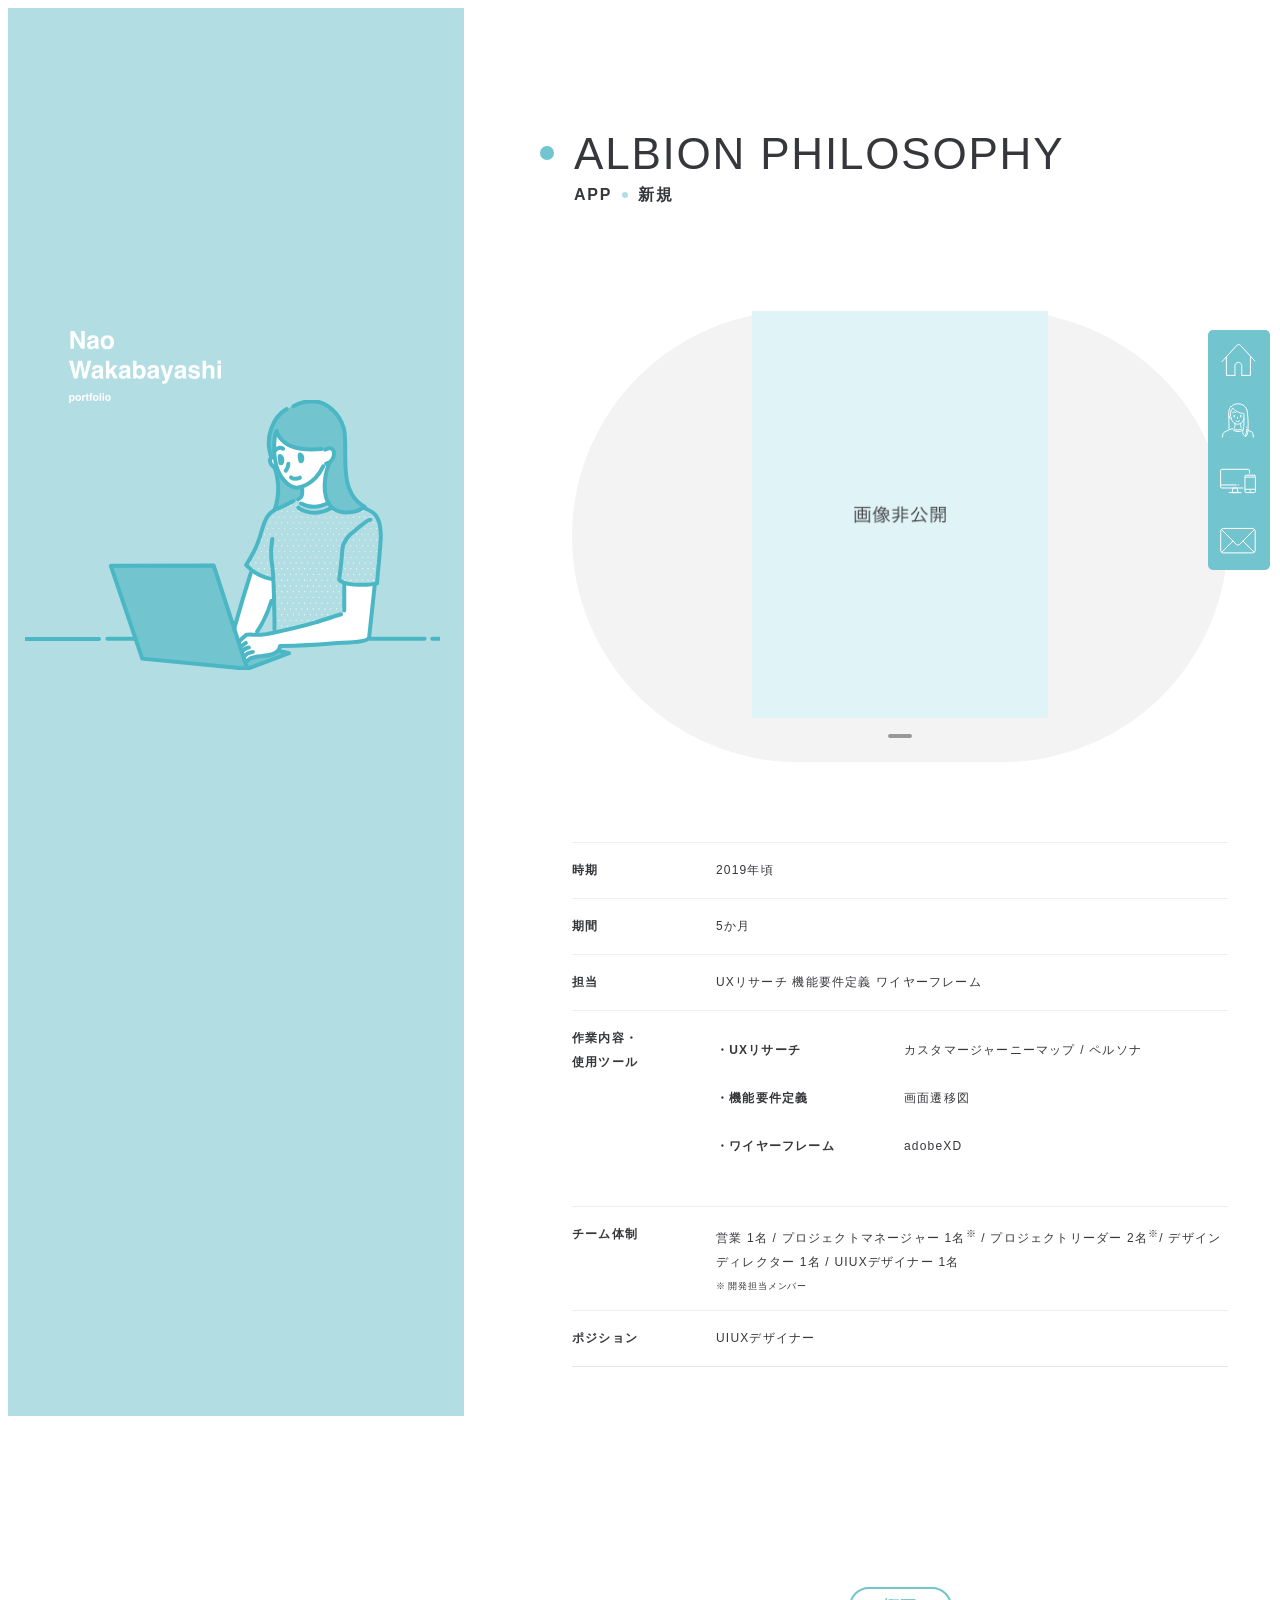
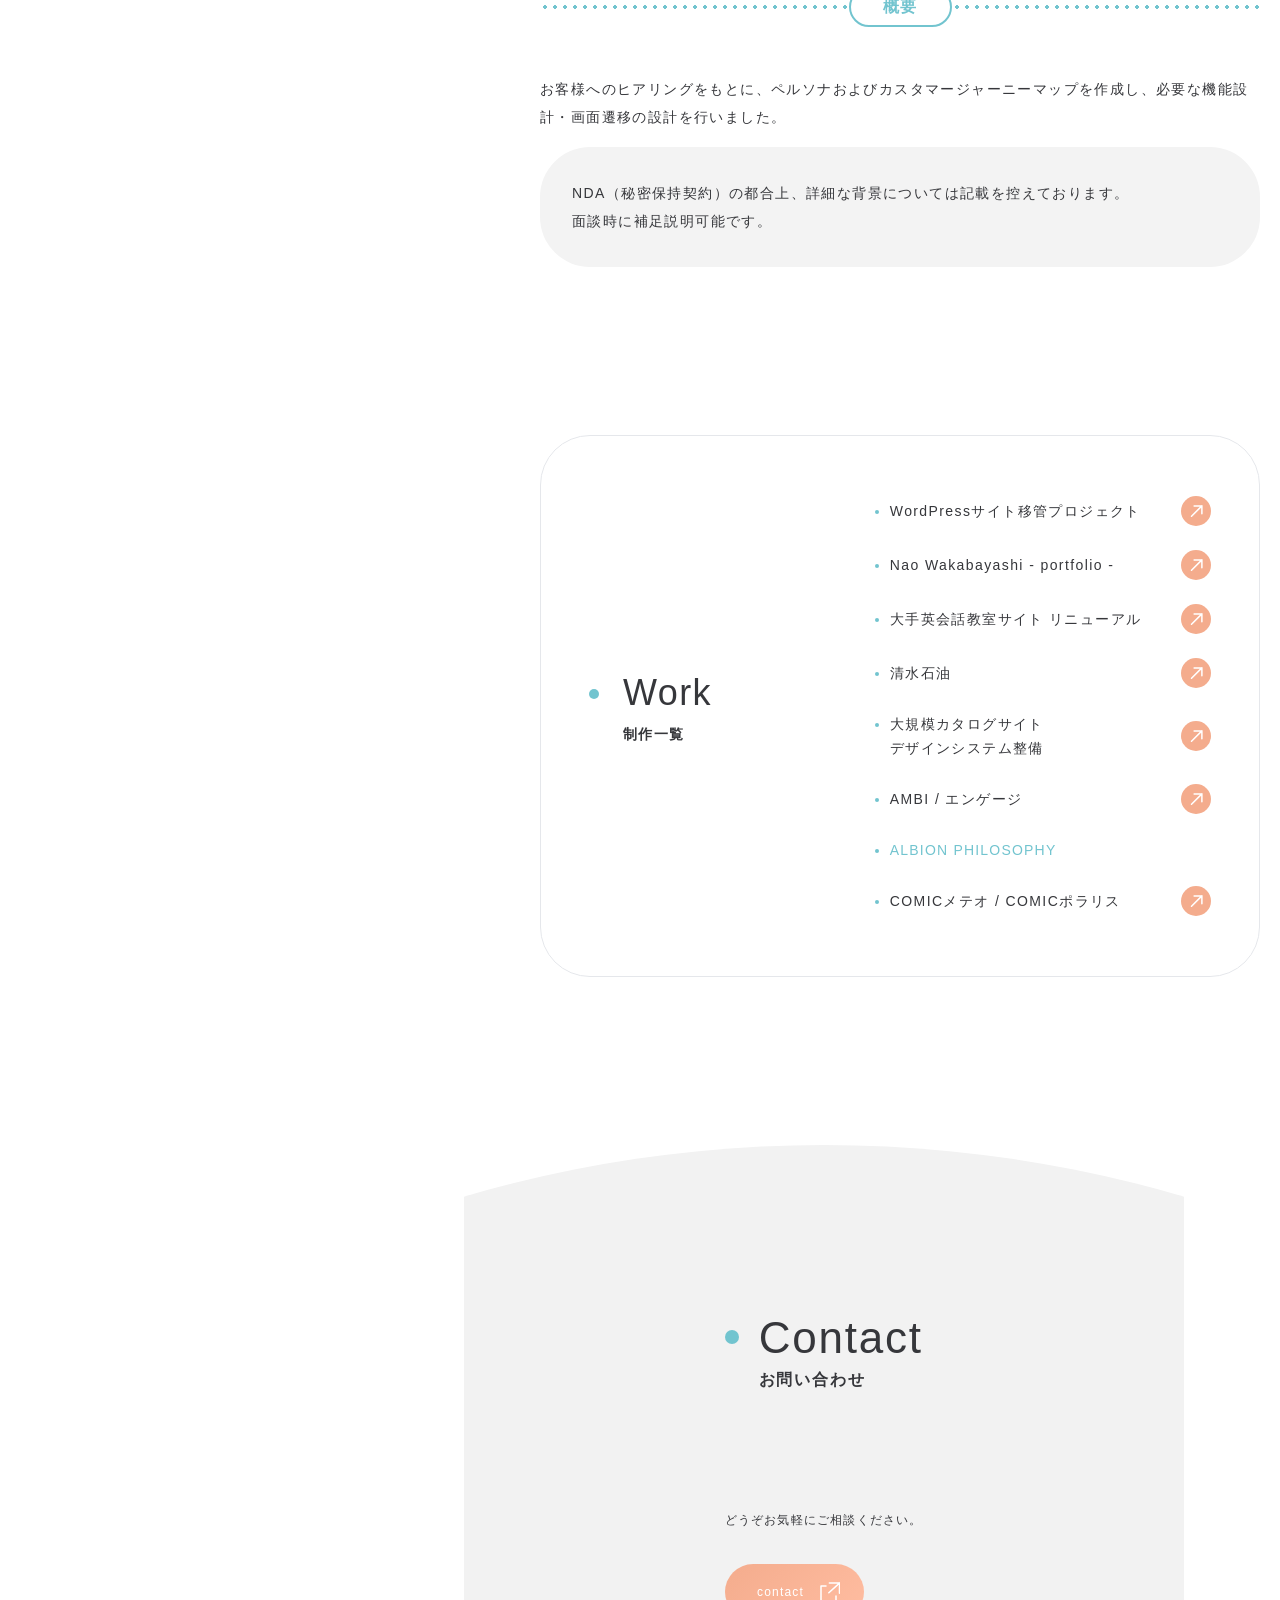
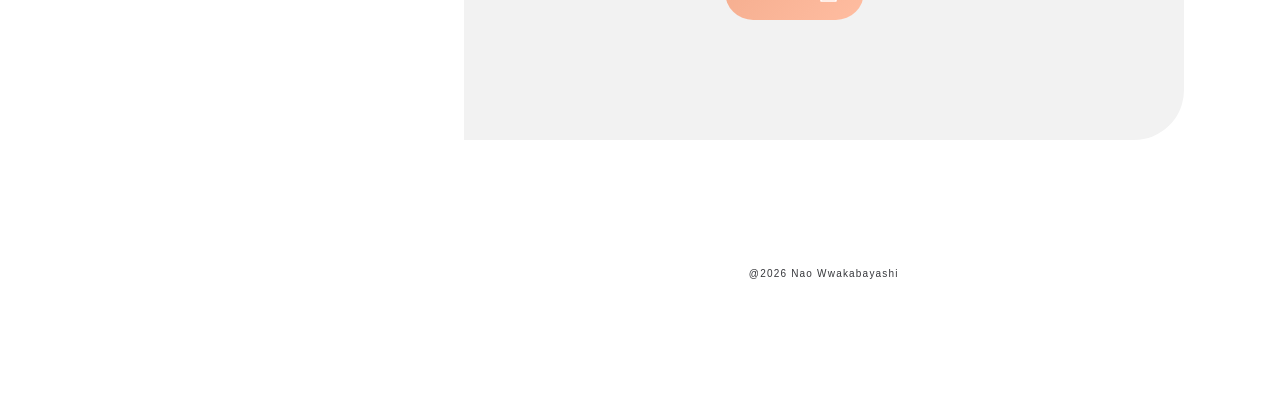
==== work/albion.html @ 70b55ae6 "2page add" ====
<!DOCTYPE html>
<html lang="ja">
  <head>
    <meta charset="UTF-8" />
    <meta name="viewport" content="width=device-width, initial-scale=1.0" />
    <meta name="robots" content="noindex, nofollow">
    <title>ALBION PHILOSOPHY | Nao Wakabayashi - portfolio -</title>
    <script src="https://cdn.tailwindcss.com"></script>
    <link rel="stylesheet" href="../css/style_sub.css">
  </head>
  <body>
    <div class="scroll-setting" id="home">
      <header>
        <h1><img src="../img/logo.svg" alt="Nao Wakabayashiのロゴ"></h1>

        <!-- SP専用メニュー -->

        <button class="menu-trigger menu-mobile" type="button">Menu</button>
        <div class="menu menu-mobile">
          <div class="menu__bg"></div>
          <nav class="menu__container">
            <div class="menu__container__inner">
              <h1><img src="../img/logo.svg" alt="Nao Wakabayashiのロゴ"></h1>
              <ul>
                <li class="content-title"><a href="../index.html#home">
                  <div>Home<br><small>ホーム</small></div>
                  <div class="circle-arrow"><img src="../img/menu_circle-arrow.svg" alt="↗"></div>
                </a></li>
                <li class="content-title"><a href="../index.html#about-me">
                  <div>About me<br><small>わたしについて</small></div>
                  <div class="circle-arrow"><img src="../img/menu_circle-arrow.svg" alt="↗"></div>
                </a></li>
                <li class="content-title"><a href="../index.html#work">
                  <div>Work<br><small>制作一覧</small></div>
                  <div class="circle-arrow"><img src="../img/menu_circle-arrow.svg" alt="↗"></div></a>
                  <ol>
                    <li class="project-name"><a href="og.html">
                      <div class="text">WordPressサイト移管プロジェクト</div>
                      <div class="circle-arrow"><img src="../img/menu_circle-arrow.svg" alt="↗"></div>
                    </a></li>
                    <li class="project-name"><a href="portfolio.html">
                      <div class="text">Nao Wakabayashi - portfolio -</div>
                      <div class="circle-arrow"><img src="../img/menu_circle-arrow.svg" alt="↗"></div>
                    </a></li>
                    <li class="project-name"><a href="pck.html">
                      <div class="text">大手英会話教室サイト リニューアル</div>
                      <div class="circle-arrow"><img src="../img/menu_circle-arrow.svg" alt="↗"></div>
                    </a></li>
                    <li class="project-name"><a href="shimizusekiyu.html">
                      <div class="text">清水石油</div>
                      <div class="circle-arrow"><img src="../img/menu_circle-arrow.svg" alt="↗"></div>
                    </a></li>
                    <li class="project-name"><a href="kokuyo.html">
                      <div class="text">大規模カタログサイト<br>デザインシステム整備</div>
                      <div class="circle-arrow"><img src="../img/menu_circle-arrow.svg" alt="↗"></div>
                    </a></li>
                    <li class="project-name"><a href="engage_ambi.html">
                      <div class="text">AMBI / エンゲージ</div>
                      <div class="circle-arrow"><img src="../img/menu_circle-arrow.svg" alt="↗"></div>
                    </a></li>
                    <li class="project-name">ALBION PHILOSOPHY</li>
                    <li class="project-name"><a href="meteor_polaris.html">
                      <div class="text">COMICメテオ / COMICポラリス</div>
                      <div class="circle-arrow"><img src="../img/menu_circle-arrow.svg" alt="↗"></div>
                    </a></li>
                  </ol>
                </li>
                <li class="content-title"><a href="mailto:web.work.wakabayashi@gmail.com?subject=お問い合せ">
                  <div>Contact<br><small>お問い合わせ</small></div>
                  <div class="circle-arrow"><img src="../img/menu_circle-arrow.svg" alt="↗"></div>
                </a></li>
              </ul>
            </div>
            <footer>
              <p><small>@2025 Nao Wwakabayashi</small></p>
            </footer>
          </nav>
          
          <button class="menu__close menu-mobile" type="button">Close</button>
        </div>


        <!-- PC専用メニュー -->
        <div class="side-menu menu-pc">
          <nav class="side-menu">
            <ul>
              <li>
                <a href="../index.html">
                  <img src="../img/menu-icon-home.svg" alt="Home">
                  <span class="menu-label">Home</span>
                </a>
              </li>
              <li>
                <a href="../index.html#about-me">
                  <img src="../img/menu-icon-aboutme.svg" alt="About me">
                  <span class="menu-label">About me</span>
                </a>
              </li>
              <li>
                <a href="../index.html#work">
                  <img src="../img/menu-icon-work.svg" alt="Work">
                  <span class="menu-label">Work</span>
                </a>
              </li>
              <li>
                <a href="../index.html#contact">
                  <img src="../img/menu-icon-contact.svg" alt="Contact">
                  <span class="menu-label">Contact</span>
                </a>
              </li>
            </ul>
          </nav>

        </div>
      </header>

      <!-- KV -->
      <div class="left-fixed">
        <div class="KV">
          <div class="KV-img-short"><img src="../img/KV.svg" alt="KV" class="hero-img"></div>
          <div class="KV-img-long"><img src="../img/KV_768.png" alt="KV" class="hero-img"></div>
        </div>
      </div>
      <div class="right-scroll">
      <!-- KV END -->

      <!-- Work -->
      <section id="work" class="work-section">
        <h2 class="section-title sr">
          <span class="main">ALBION PHILOSOPHY</span><br>
          <div class="category"><span>APP</span><span>新規</span></div>
        </h2>
        <div class="summary_area">
          <div class="slider_area sr">
            <div class="slider">
              <div class="arrow-btn left"><img src="img/left_arrow.svg" alt=""></div>
              <div class="slider-window">
                <div class="slides">
                  <div class="slide"><img src="img/private.png" alt="" class="open_modal"></div>
                </div>
              </div>
              <div class="arrow-btn right"><img src="img/right_arrow.svg" alt=""></div>
            </div>
            <div class="pagination"></div>
          </div>

          <dl class="sr">
            <dt>時期</dt>
            <dd>2019年頃</dd>
            <dt>期間</dt>
            <dd>5か月</dd>
            <dt>担当</dt>
            <dd>UXリサーチ 機能要件定義 ワイヤーフレーム</dd>
            <dt>作業内容・<br class="no-pc">使用ツール</dt>
            <dd>
              <dl class="dl_sbu">
                <dt>・UXリサーチ</dt>
                <dd>カスタマージャーニーマップ / ペルソナ</dd>
                <dt>・機能要件定義</dt>
                <dd>画面遷移図</dd>
                <dt>・ワイヤーフレーム</dt>
                <dd>adobeXD</dd>
              </dl>
            </dd>
            <dt>チーム体制</dt>
            <dd>
              営業 1名 / プロジェクトマネージャー 1名<sup>※</sup> / プロジェクトリーダー 2名<sup>※</sup>/ デザインディレクター 1名 / UIUXデザイナー 1名
              <p class="note">開発担当メンバー</p>
            </dd>
            <dt>ポジション</dt>
            <dd>UIUXデザイナー</dd>
          </dl>
        </div>

        <div class="brief_overview_area sr">
          <h3 class="process-title"><span>概要</span></h3>
            <div class="p-group">
              <p>お客様へのヒアリングをもとに、ペルソナおよびカスタマージャーニーマップを作成し、必要な機能設計・画面遷移の設計を行いました。</p>
              <p class="NDA_text">NDA（秘密保持契約）の都合上、詳細な背景については記載を控えております。<br>面談時に補足説明可能です。</p>
          </div>      
        </div>

        
        
      <!-- Work END -->
      
        <div class="transition-system sr">
          <aside class="local_nav sr">
            <h3 class="section-title"><span class="main">Work</span><br><span class="sbu">制作一覧</span></h3>
            <ul>
              <li>
                <a href="og.html" class="left circle-link">
                  <span>WordPressサイト移管プロジェクト</span>
                  <div class="circle-arrow"><img src="../img/circle-arrow.svg" alt="↗"></div>
                </a>
              </li>
              <li>
                <a href="portfolio.html" class="left circle-link">
                  <span>Nao Wakabayashi - portfolio -</span>
                  <div class="circle-arrow"><img src="../img/circle-arrow.svg" alt="↗"></div>
                </a>
              </li>
              <li>
                <a href="pkc.html" class="left circle-link">
                  <span>大手英会話教室サイト リニューアル</span>
                  <div class="circle-arrow"><img src="../img/circle-arrow.svg" alt="↗"></div>
                </a>
              </li>
              <li>
                <a href="shimizusekiyu.html" class="left circle-link">
                  <span>清水石油</span>
                  <div class="circle-arrow"><img src="../img/circle-arrow.svg" alt="↗"></div>
                </a>
              </li>
              <li>
                <a href="kokuyo.html" class="left circle-link">
                  <span>大規模カタログサイト<br>デザインシステム整備</span>
                  <div class="circle-arrow"><img src="../img/circle-arrow.svg" alt="↗"></div>
                </a>
              </li>
              <li>
                <a href="engage_ambi.html" class="left circle-link">
                  <span>AMBI / エンゲージ</span>
                  <div class="circle-arrow"><img src="../img/circle-arrow.svg" alt="↗"></div>
                </a>
              </li>
              <li>ALBION PHILOSOPHY</li>
              <li>
                <a href="meteor_polaris.html" class="left circle-link">
                  <span>COMICメテオ / COMICポラリス</span>
                  <div class="circle-arrow"><img src="../img/circle-arrow.svg" alt="↗"></div>
                </a>
              </li>
            </ul>
          </aside>
        </div>
      </section>

      <!-- Contact -->
      <section id="contact" class="contact section">
        <div class="circle-bg"></div>
        <div class="container">
          <h2 class="section-title"><span class="main">Contact</span><br><span class="sbu">お問い合わせ</span></h2>
          <div class="text-container">
            <p>どうぞお気軽にご相談ください。</p>
          </div>
          <div class="btn-container">
            <a href="mailto:web.work.wakabayashi@gmail.com?subject=お問い合せ" class="contact-btn">
              <span class="contact-text">contact</span><img src="../img/external.svg" alt="↗">
            </a>
          </div>
        </div>
      </section>
      <!-- Contact END -->
      
      <!-- footer -->
      <footer>
        <p><small>@2026 Nao Wwakabayashi</small></p>
      </footer>
      <!-- footer END -->
    </div>
  <!--/div-->

    <div id="img-modal" class="img-modal">
      <div class="img-modal-bg"></div>
      <button class="img-close">×</button>
      <div class="img-wrap">
        <img id="img-modal-img" src="">
      </div>
    </div>
    <script src="../script.js"></script>
  </body>
</html>
---- css/style_sub.css ----
@charset "UTF-8";
/* =====================================================
  初期設定
--------------------------------------------------*/
body {
  color: #36373B;
  font-family: "Hiragino Kaku Gothic Pro", "ヒラギノ角ゴ Pro W3", "Hiragino Sans", Meiryo, sans-serif;
  font-size: 12px;
}

html {
  scroll-behavior: smooth;
}

body.fixed {
  position: fixed;
  width: 100%;
  overflow: hidden;
  top: 0;
  left: 0;
  right: 0;
}

body.no-scroll {
  overflow: hidden; /* ← これだけでガタつかない */
}

h2, h3, h4, div, ul, ol, a, p, figcaption {
  line-height: 24px;
  letter-spacing: 0.1em;
}

a {
  color: #ACACAC;
}

a:hover {
  color: #36373B;
}

.mw40 {
  max-width: 40%;
  margin: 0 auto;
}

.mw50 {
  max-width: 50%;
  margin: 0 auto;
}

.mw60 {
  max-width: 60%;
  margin: 0 auto;
}

.mw70 {
  max-width: 70%;
  margin: 0 auto;
}

.mw80 {
  max-width: 80%;
  margin: 0 auto;
}

.mw90 {
  max-width: 90%;
  margin: 0 auto;
}

/* --------------------------------------------------
  初期設定  END
=====================================================*/
/* =====================================================
  きりかえ
--------------------------------------------------*/
.menu-pc {
  display: none;
}

.br-sp {
  display: block;
}

.no-pc {
  display: none;
}

/* ▼ 764px以上だったら */
@media (min-width: 764px) {
  .menu-mobile {
    display: none;
  }
  .menu-pc {
    display: block;
  }
  .scroll-setting {
    --menu-gap: clamp(64px, 88px, 96px);
    display: grid;
    grid-template-columns: minmax(0, 1fr) 57% var(--menu-gap); /* 左 / 右 / スペーサー */
    column-gap: 0;
    align-items: start;
  }
  .scroll-setting .left-fixed {
    grid-column: 1;
    position: sticky;
    top: 0;
    height: 100svh;
    min-width: 0;
  }
  .scroll-setting .right-scroll {
    grid-column: 2;
    min-width: 0;
  }
  .br-sp {
    display: none !important;
  }
  .no-pc {
    display: block !important;
  }
}
/* --------------------------------------------------
  きりかえ  END
=====================================================*/
/* =====================================================
   共通 
--------------------------------------------------*/
.section-title {
  margin: 0 0 64px 0;
  padding: 0 0 0 24px;
  display: inline-block;
  position: relative;
}
.section-title:before {
  content: "";
  display: block;
  position: absolute;
  left: 0;
  top: 10px;
  width: 10px;
  height: 10px;
  background: #72C4CF;
  border-radius: 100%;
}
.section-title .main {
  font-size: 26px;
  line-height: 30px;
  font-family: "Helvetica Neue", Helvetica, Arial, sans-serif;
  font-weight: 400;
}
.section-title .sbu {
  font-size: 12px;
  line-height: 18px;
}

.section {
  display: flex;
  justify-content: center;
  padding: clamp(16px, 6vw, 48px);
}
.section .container {
  max-width: 72%;
}

/* ▼ 764px以上だったら */
@media (min-width: 764px) {
  #contact.section .container {
    padding: 0 clamp(16px, 6vw, 48px);
  }
}
.about-me {
  margin: 0 0 84px;
}

.work {
  margin: 0 0 168px;
}

.about-me .profile {
  padding: 100px 0;
}

header,
.KV .KV-img,
.KV .KV-img-short,
.KV .KV-img-long {
  background: #B2DEE3;
}

.badge {
  position: absolute;
  top: -20px;
  right: 0px;
  width: 46px;
  height: 46px;
  border: 2px solid #F4AC8D;
  border-radius: 50%;
  color: #F4AC8D;
  font-size: clamp(10px, 1.4vw, 14px);
  display: flex;
  align-items: center;
  justify-content: center;
  z-index: 2;
}

/* ▼ 764px以上だったら */
@media (min-width: 764px) {
  .about-me,
  .work {
    margin: 0 0 256px;
  }
  .section-title {
    padding: 0 0 0 34px;
    margin: 0 0 104px 0;
  }
  .section-title:before {
    width: 14px;
    height: 14px;
    top: 18px;
  }
  .section-title .main {
    font-size: 44px;
    line-height: 51px;
    font-weight: 200;
    padding: 0 0 4px;
    display: inline-block;
  }
  .section-title .sbu {
    font-size: 16px;
    line-height: 24px;
  }
}
/* ▼ 1200px以上だったら */
.circle-link {
  position: relative;
  display: inline-flex;
  align-items: center;
  gap: 16px;
  text-decoration: none;
  color: #36373B;
  z-index: 1;
  transition: color 0.15s ease;
}
.circle-link:hover {
  color: #F4AC8D;
}
.circle-link:hover .circle-arrow, .circle-link:focus-visible .circle-arrow, .circle-link:active .circle-arrow {
  transform: scale(1.3);
}

/* --------------------------------------------------
   共通 END
=====================================================*/
/* =====================================================
  header
--------------------------------------------------*/
header {
  display: grid;
}
header h1 {
  position: absolute;
  top: 133px;
  left: 45px;
  z-index: 1;
}

/* ▼ 764px以上だったら */
@media (min-width: 764px) {
  header {
    position: fixed;
    top: 0;
    left: 0;
    width: 100%;
    z-index: 1000; /* メニューより上に表示 */
  }
  header h1 {
    top: 315px;
    left: 69px;
  }
}
/* ▼ 1200px以上だったら */
/* --------------------------------------------------
  header END
=====================================================*/
/* =====================================================
  menu
--------------------------------------------------*/
.menu-trigger,
.menu__close {
  position: fixed;
  top: 40px;
  width: 104px;
  height: 33px;
  border-radius: 17px;
  font-weight: bold;
  text-align: left;
  font-family: "Hiragino Kaku Gothic Pro", "ヒラギノ角ゴ Pro W3", "Hiragino Sans", Meiryo, sans-serif;
  padding: 8px 16px;
  background: #FFF;
  line-height: 0;
  color: #B2DEE3;
  cursor: pointer;
}
.menu-trigger:before, .menu-trigger:after,
.menu__close:before,
.menu__close:after {
  content: "";
  width: 22px;
  height: 1px;
  background: #B2DEE3;
  position: absolute;
  right: 16px;
  display: block;
}

.menu-trigger {
  right: 21px;
}

.menu__close {
  right: 21px;
}

.menu-trigger {
  color: #B2DEE3;
  z-index: 2;
  transition: opacity 0.3s ease;
  opacity: 1;
}
.menu-trigger:before {
  top: 12px;
}
.menu-trigger:after {
  bottom: 12px;
}

.menu-trigger.hidden {
  opacity: 0;
}

.menu {
  position: absolute;
  top: 0;
  left: 0;
  width: 100vw;
  height: 100vh;
  display: none;
  z-index: 9999;
}
.menu__bg {
  position: absolute;
  left: 50%;
  top: 50%;
  transform: translate(-50%, -50%) scale(0);
  transform-origin: center center;
  width: 32px;
  height: 32px;
  border-radius: 50%;
  background: #B2DEE3;
  z-index: 20;
  opacity: 0;
  transition: opacity 0.2s ease;
}
.menu__bg--active {
  animation: menubg-scale 1.5s ease forwards;
}
.menu__container {
  position: absolute;
  top: 0;
  left: 0;
  width: 100vw;
  height: 100vh;
  overflow-y: auto;
  z-index: 30;
  background: transparent;
  opacity: 0;
  transition: opacity 0.3s ease;
}
.menu__container__inner {
  padding: 197px 48px 0;
}
.menu__container--active {
  animation-name: menufg;
  animation-duration: 2s;
  animation-iteration-count: 1;
  animation-fill-mode: forwards;
  opacity: 1;
}
.menu__container h1 {
  top: 28px;
}
.menu__container .content-title {
  line-height: 28px;
  font-size: 24px;
  font-family: "Helvetica Neue", Helvetica, Arial, sans-serif;
  font-weight: 300;
  margin: 0 0 56px 0;
}
.menu__container .content-title small {
  font-size: 11px;
  line-height: 17px;
  font-family: "Hiragino Kaku Gothic Pro", "ヒラギノ角ゴ Pro W3", "Hiragino Sans", Meiryo, sans-serif;
}
.menu__container .content-title ol {
  margin: 56px 0 0 28px;
}
.menu__container .content-title a {
  padding: 0 0 0 26px;
}
.menu__container .content-title a::before {
  content: "";
  position: absolute;
  top: 10px;
  left: 0;
  width: 10px;
  height: 10px;
  border-radius: 5px;
  background: #72C4CF;
}
.menu__container .project-name {
  font-size: 14px;
  line-height: 26px;
  margin: 0 0 32px 0;
}
.menu__container .project-name a {
  padding: 0 0 0 20px;
  display: flex;
  align-items: center;
}
.menu__container .project-name a::before {
  content: "";
  position: absolute;
  top: 8px;
  left: 0;
  width: 6px;
  height: 6px;
  border-radius: 5px;
  background: #D2ECF0;
}
.menu__container .project-name a .text {
  flex: 1;
}
.menu__container .project-name a .circle-arrow {
  width: 32px;
  height: 32px;
  flex-shrink: 0;
}
.menu__container .project-name a .circle-arrow img {
  width: 11.46px;
  height: auto;
}
.menu__container ul {
  margin: 0;
  padding: 0;
  list-style: none;
}
.menu__container a {
  transition: all 0.2s;
  color: #36373B;
  text-decoration: none;
  position: relative;
  display: flex;
  justify-content: space-between;
}
.menu__container a .circle-arrow {
  width: 40px;
  height: 40px;
  margin: 0 0 0 10px;
  background: #FFF;
  color: #72C4CF;
}
.menu__close {
  display: none;
  z-index: 40;
}
.menu__close:before {
  transform: translate(-50%, -50%) rotate(45deg);
}
.menu__close:after {
  transform: translate(-50%, -50%) rotate(-45deg);
}
.menu__close:before {
  top: 50%;
  right: 0;
  transform: translate(-50%, -50%) rotate(45deg);
}
.menu__close:after {
  top: 50%;
  right: 0;
  transform: translate(-50%, -50%) rotate(-45deg);
}

@keyframes menubg {
  0% {
    opacity: 0;
    width: 32px;
    height: 32px;
  }
  10% {
    opacity: 1;
    width: 32px;
    height: 32px;
  }
  100% {
    opacity: 1;
    width: 5000px;
    height: 5000px;
  }
}
@keyframes menufg {
  0% {
    opacity: 0;
  }
  40% {
    opacity: 1;
  }
  100% {
    opacity: 1;
  }
}
@keyframes menubg-scale {
  0% {
    opacity: 0;
    transform: translate(-50%, -50%) scale(0);
  }
  10% {
    opacity: 1;
    transform: translate(-50%, -50%) scale(0.05);
  }
  100% {
    opacity: 1;
    transform: translate(-50%, -50%) scale(150);
  }
}
/* ボタン部分のホバー拡大は維持 */
.circle-arrow {
  width: 30px;
  height: 30px;
  background: #F4AC8D;
  border-radius: 50%;
  font-size: 18px;
  display: flex;
  align-items: center;
  justify-content: center;
  transition: transform 0.3s cubic-bezier(0.3, 1.5, 0.5, 1.2);
  cursor: pointer;
  z-index: 10;
  position: relative;
}

/* ▼ 764px以上だったら */
@media (min-width: 764px) {
  .menu-mobile {
    display: none;
  }
  .side-menu {
    position: fixed;
    top: 50%;
    right: 5px;
    transform: translateY(-50%);
    z-index: 1000;
  }
  .side-menu ul {
    display: flex;
    flex-direction: column;
    margin: 0;
    padding: 0;
    list-style: none;
  }
  .side-menu li {
    width: 138px; /* 最大幅を固定 */
    overflow: hidden;
    position: relative;
  }
  .side-menu li:first-child {
    border-radius: 0 5px 0 0;
  }
  .side-menu li:last-child {
    border-radius: 0 0 5px 0;
  }
  /* aタグ本体：最初は右にずらす */
  .side-menu li a {
    display: flex;
    align-items: center;
    justify-content: flex-start;
    transform: translateX(76px);
    transition: transform 0.3s ease;
    width: 138px;
    background: #72C4CF;
    padding: 12px 12px;
    text-decoration: none;
    position: relative;
  }
  .side-menu li:first-child a {
    border-radius: 5px 5px 0 0;
  }
  .side-menu li:last-child a {
    border-radius: 0 0 5px 5px;
  }
  /* ホバー時にスライド */
  .side-menu li a:hover,
  .side-menu li a.current {
    transform: translateX(0);
    width: 158px;
    border-radius: 5px 5px 0 5px;
  }
  /* アイコン */
  .side-menu img {
    width: 36px;
    height: 36px;
    flex-shrink: 0;
  }
  /* ラベル */
  .menu-label {
    margin-left: 16px;
    font-size: 10px;
    color: #FFF;
    white-space: nowrap;
    opacity: 0;
    transform: translateX(10px);
    transition: opacity 0.3s ease, transform 0.3s ease;
    pointer-events: none;
  }
  .side-menu li a .menu-label {
    opacity: 0;
    transform: translateX(10px);
    transition: opacity 0.3s ease, transform 0.3s ease;
    pointer-events: none;
  }
  /* ホバー時だけラベル表示（スライド＋フェードイン） */
  .side-menu li a:hover .menu-label,
  .side-menu li a.current .menu-label {
    opacity: 1;
    transform: translateX(0);
  }
  .side-menu li a.current {
    background: #FFF !important; /* 好きな背景色に変更 */
  }
  .side-menu li a.current .menu-label {
    color: #36373B;
  }
}
/* --------------------------------------------------
  menu  END
=====================================================*/
/* =====================================================
   KV 
--------------------------------------------------*/
/*.fade-in {
  opacity: 0;
  transition: opacity 1s ease;
}

.fade-in.visible {
  opacity: 1;
}*/
/* 初期状態：JS が動くまでは普通に表示 */
.fade-in {
  opacity: 1;
}

/* JS が初期化完了してからフェード制御をオン */
body.js-inited .fade-in {
  opacity: 0;
  transition: opacity 1s ease;
}

body.js-inited .fade-in.visible {
  opacity: 1;
}

.KV .KV-img-short {
  width: 100%;
  padding: 128px 0 0 0;
  position: relative;
}
.KV .KV-img-short img {
  position: absolute;
  bottom: -1.9rem;
  right: 0;
  object-fit: contain;
  vertical-align: bottom;
  display: none;
}
.KV .KV-img-long {
  display: none;
}

.KV .KV-img-short,
.KV .KV-768-long,
.KV-text {
  z-index: 0;
}

.KV-text {
  padding: 72px 0 0 0;
  max-width: 72%;
  margin: 0 auto;
}
.KV-text h2 {
  font-family: "Helvetica Neue", Helvetica, Arial, sans-serif;
  color: #FFF;
  font-size: 20px;
}
.KV-text h2 .KV-label {
  display: inline-block;
  padding: 20px 16px 10px;
  border-radius: 8px;
  background-size: cover;
  background-repeat: no-repeat;
  background-position: center;
  position: relative;
}
.KV-text h2 .KV-label.short {
  background-image: url("../img/KV_bg_short.svg");
  margin: 0 0 16px 0;
}
.KV-text h2 .KV-label.short::before {
  position: absolute;
  content: "";
  top: -10px;
  left: 16px;
  width: 26px;
  height: 23px;
  background-image: url("../img/quotient.svg");
}
.KV-text h2 .KV-label.long {
  background-image: url("../img/KV_bg_long.svg");
}
.KV-text h2 .KV-label.long::after {
  position: absolute;
  content: "";
  top: -10px;
  right: 16px;
  width: 26px;
  height: 23px;
  background-image: url("../img/quotient.svg");
}
.KV-text .p-group {
  background: #FFF;
  padding: 24px 0 0 0;
}

.KV h2 {
  font-size: 20px;
}

/* ▼ 415px以上だったら */
@media (min-width: 415px) {
  .KV .KV-img-short {
    display: none;
    min-height: 397px;
  }
  .KV .KV-img-long {
    display: block;
    width: 100%;
    padding: 128px 0 0 0;
    min-height: 397px;
    position: relative;
  }
  .KV .KV-img-long img {
    position: absolute;
    bottom: -2.1rem;
    right: 0;
    object-fit: contain;
    vertical-align: bottom;
    max-width: 200%;
    display: block;
  }
  .KV-text p {
    font-size: 13px;
  }
}
/* ▼ 400px以上だったら */
@media (min-width: 400px) {
  .KV .KV-img-long img {
    bottom: -1.6rem;
  }
}
/* ▼ 560px以上だったら */
@media (min-width: 560px) {
  .KV .KV-img-long img {
    bottom: -2.1rem;
  }
}
/* ▼ 600px以上だったら */
@media (min-width: 600px) {
  .KV .KV-img-short img {
    display: block;
  }
  .KV .KV-img-long img {
    max-width: 160%;
    bottom: -1.8rem;
  }
}
/* ▼ 700px以上だったら */
@media (min-width: 700px) {
  .KV .KV-img-short img {
    display: block;
  }
  .KV .KV-img-long img {
    bottom: -2rem;
  }
}
/* ▼ 764px以上だったら */
@media (min-width: 764px) {
  .KV .KV-img-short {
    max-width: 100%;
    height: 100vw;
    display: block;
  }
  .KV .KV-img-short img {
    top: 392px !important;
  }
  .KV .KV-img-long {
    display: none;
  }
  .KV .KV-img-long img {
    bottom: -2.2rem;
  }
  .KV .KV-text {
    width: 100%;
    text-align: left;
    display: flex;
    padding: 72px 48px 0 64px;
    height: auto;
    flex-direction: column;
    justify-content: center;
  }
  .KV .KV-text h2 {
    font-size: 32px;
    font-weight: 200;
    line-height: 46px;
  }
  .KV .KV-text .p-group {
    padding: 48px 0 0 16px;
  }
  .KV .KV-text .p-group p {
    font-size: 14px;
    line-height: 30px !important;
  }
  .KV-text {
    padding: 72px 48px 0 48px;
    max-width: none;
  }
  .KV-text h2 {
    font-size: 30px;
    line-height: 46px;
  }
  .KV-text p {
    line-height: 28px;
  }
  .KV-text .p-group {
    padding: 24px 0 0 16px;
  }
}
/* ▼ 1000px以上だったら */
@media (min-width: 1000px) {
  .KV .KV-img-short img {
    right: 24px;
  }
}
/* ▼ 1200px以上だったら */
@media (min-width: 1200px) {
  .KV-text h2 {
    font-size: 40px;
    line-height: 56px;
  }
}
/*.ani-home-mv {
  opacity: 0;
  transition: opacity .6s ease;
  transition-delay: var(--ani-delay, 0ms);
}*/
.ani-home-mv {
  opacity: 1;
}

body.js-inited .ani-home-mv {
  opacity: 0;
  transition: opacity 0.6s ease;
}

body.js-inited .ani-home-mv.isView {
  opacity: 1 !important;
}

.ani-home-mv.isView {
  opacity: 1;
}

/* reduce motion 配慮 */
@media (prefers-reduced-motion: reduce) {
  .ani-home-mv,
  .ani-home-mv.isView {
    transition: none !important;
    opacity: 1 !important;
  }
}
/* 764px〜1000pxの間だけレイアウトを可変化して崩れ防止 */
@media (min-width: 764px) and (max-width: 1000px) {
  .KV-img-short {
    width: 40%;
  }
  .KV-img-short img {
    width: 90%;
    left: 16px;
    margin: 0;
  }
}
/* --------------------------------------------------
   KV END
=====================================================*/
/* =====================================================
   Contact
--------------------------------------------------*/
.contact {
  position: relative;
  overflow: hidden; /* ← 下にグレーが出ない */
  border-radius: 0 0 50px 0; /* ← 左下直角・右下角丸 */
  padding: 167px 0 104px 0;
}

/*.circle-bg {
  position: absolute;
  bottom: 0; 
  left: 50%;
  width: 220vw;
  height: 277vw;
  background-color: #f2f2f2;
  border-radius: 50%;
  transform: translate(-50%, 100%) scale(0.8);
  transition: transform .7s ease-out;
  z-index: -1;
}

.circle-bg.is-visible {
  transform: translate(-50%, 50%) scale(1);
}


@media (min-width: 415px){
  .circle-bg {
    height: 189vw;
  }
}


@media (min-width: 530px){
  .circle-bg {
    height: 181vw;
  }
}

@media (min-width: 600px){
  .circle-bg {
    height: 175vw;
  }
}

@media (min-width: 615px){
  .circle-bg {
    height: 170vw;
  }
}

@media (min-width: 630px){
  .circle-bg {
    height: 165vw;
  }
}

@media (min-width: 660px){
  .circle-bg {
    height: 159vw;
  }
}

@media (min-width: 700px){
  .circle-bg {
    height: 149vw;
  }
}

@media (min-width: 720px){
  .circle-bg {
    height: 140vw;
  }
}

@media (min-width: 763px){
  .circle-bg {
    height: 140vw;
  }
}

@media (min-width: 764px){
  .circle-bg {
    height: 154vw;
    width: 140vw;
  }
}

@media (min-width: 820px){
  .circle-bg {
    height: 140vw;
  }
}


@media (min-width: 860px){
  .circle-bg {
    height: 130vw;
  }
}


@media (min-width: 920px){
  .circle-bg {
    height: 120vw;
  }
}

@media (min-width: 1000px){
  .circle-bg {
    height: 110vw;
  }
}


@media (min-width: 1100px){
  .circle-bg {
    height: 100vw;

  }
}


@media (min-width: 1200px){
  .circle-bg {
    height: 90vw;
  }
}

@media (min-width: 1300px){
  .circle-bg {
    height: 80vw;
  }
}

@media (min-width: 1500px){
  .circle-bg {
    height: 70vw;
  }
}*/
.circle-bg {
  position: absolute;
  left: 50%;
  top: -60vw;
  width: 200vw;
  aspect-ratio: 1/1;
  background-color: #f2f2f2;
  border-radius: 50%;
  transform: translate(-50%, 70%) scale(0.8);
  transition: transform 0.7s ease-out;
  z-index: -1;
}

.circle-bg.is-visible {
  transform: translate(-50%, 30%) scale(1);
}

.text-container {
  margin: 0 0 16px;
}

.btn-container {
  padding: 16px 0;
}

.contact-btn {
  display: inline-flex;
  align-items: center;
  gap: 16px;
  padding: 16px 24px 16px 32px;
  background: linear-gradient(135deg, #F4AC8D 0%, #FFBDA1 100%);
  border-radius: 9999px;
  text-decoration: none;
  color: #fff;
  font-size: 12px;
  transition: background 0.3s ease, transform 0.3s cubic-bezier(0.3, 1.5, 0.5, 1.2);
  cursor: pointer;
  will-change: transform;
}

.contact-btn:hover {
  background: linear-gradient(135deg, #fca67e 0%, #fbb294 100%);
  transform: scale(1.2);
  color: #fff;
}

/* ▼ 1200px以上だったら */
/* --------------------------------------------------
   Contact END
=====================================================*/
/* =====================================================
   footer
--------------------------------------------------*/
footer {
  padding: 64px 0;
  text-align: center;
  background: #FFF;
}

/* ▼ 764px以上だったら */
@media (min-width: 764px) {
  footer {
    padding: 109px 0;
  }
}
/* ▼ 1200px以上だったら */
/* --------------------------------------------------
   footer END
=====================================================*/
/* =====================================================
  下層設定
--------------------------------------------------*/
/* ▼ 764px以下だったら */
@media screen and (max-width: 764px) {
  header h1 {
    top: 28px;
  }
  .KV .KV-img {
    min-height: 112px !important;
  }
  .KV .KV-img img {
    display: none;
  }
  .KV-text {
    display: none;
  }
  /*.work .section-title{
    margin: 104px 48px;

  }*/
}
/* ▼ 764px以上だったら */
@media (min-width: 764px) {
  .section .container {
    max-width: 528px;
  }
}
/* ===== Scroll Reveal (non-conflicting) ===== */
:root {
  --sr-distance: 16px;
  --sr-duration: 700ms;
  --sr-ease: cubic-bezier(.2,.7,.2,1);
}

.sr, [data-sr] {
  opacity: 0;
  transform: translateY(var(--sr-distance));
  transition: opacity var(--sr-duration) var(--sr-ease), transform var(--sr-duration) var(--sr-ease);
  will-change: opacity, transform;
}

.sr.is-in, [data-sr].is-in {
  opacity: 1;
  transform: none;
}

@media (prefers-reduced-motion: reduce) {
  .sr, [data-sr] {
    transition: none;
    transform: none;
  }
}
.preparation {
  display: flex;
  align-items: center;
  justify-content: center;
  padding: 112px 0;
}

/* --------------------------------------------------
  下層設定  END
=====================================================*/
/* =====================================================
  Work　共通
--------------------------------------------------*/
.section-title {
  width: 100%;
}
.section-title .category {
  display: flex;
  align-items: center;
}
.section-title .category span {
  display: flex;
  align-items: center;
  margin: 0 10px 0 0;
}
.section-title .category > span:first-of-type::after {
  content: "";
  display: block;
  width: 6px;
  height: 6px;
  background: #B2DEE3;
  border-radius: 100%;
  margin: 0 0 0 10px;
}

/* ▼ 764px以上だったら */
@media (min-width: 764px) {
  .section-title .category span {
    font-size: 16px;
  }
}
/* 概要 */
.summary_area {
  position: relative;
  background: #F3F3F3;
  border-radius: 180px 180px 40px 40px;
  padding: 0 32px 16px 32px;
  margin: 0 0 104px;
}
.summary_area .badge {
  top: -20px;
}
.summary_area dl dt {
  background: #FFF;
  border-radius: 10px;
  text-align: center;
  margin: 0 0 16px;
}
.summary_area dl dd {
  margin: 0 0 32px;
}
.summary_area dl dd dl.dl_sbu {
  border-bottom: none;
}
.summary_area dl dd dl.dl_sbu dt {
  background: none;
  text-align: left;
  margin: 0;
  font-weight: bold;
}
.summary_area dl dd dl.dl_sbu dd {
  white-space: normal; /* 折り返しを有効に */
  word-break: break-word; /* 長い単語も強制折り返し */
  margin: 0 0 16px 14px;
}
.summary_area .note {
  position: relative;
  padding: 0 0 0 12px;
  font-size: 9px;
  line-height: 16px;
  margin: 4px 0 0 0;
}
.summary_area .note::before {
  content: "※";
  display: block;
  position: absolute;
  left: 0;
  top: 0;
}

/* ローカルナビ */
.transition-system {
  border: 1px solid #e5e7eb;
  padding: 40px;
  border-radius: 50px;
  margin: 0 32px 168px;
}
.transition-system .local_nav .section-title {
  margin: 0 0 48px 0;
}
.transition-system ul {
  flex-shrink: 0;
}
.transition-system ul li {
  margin: 0 0 24px 0;
  color: #72C4CF;
  font-size: 12px;
}
.transition-system ul li a {
  display: flex;
  align-items: center;
  justify-content: space-between;
  color: #36373B;
}
.transition-system ul li a span {
  margin: 0 24px 0 0;
}
.transition-system ul li a .circle-arrow {
  flex-shrink: 0;
  width: 20px;
  height: 20px;
}
.transition-system ul li a .circle-arrow img {
  max-width: 40%;
}
.transition-system ul li:last-child {
  margin: 0;
}

/* ▼ 415px以上だったら */
@media (min-width: 415px) {
  .transition-system {
    padding: 48px;
    margin: 0 0 168px;
  }
  .transition-system ul li {
    font-size: 14px;
  }
  .transition-system ul li a .circle-arrow {
    width: 30px;
    height: 30px;
  }
  .transition-system ul li a .circle-arrow img {
    max-width: 100%;
  }
}
/* ▼ 764px以上だったら */
/* ▼ 1280px以上だったら */
@media (min-width: 1280px) {
  .transition-system {
    margin: 0 auto 168px;
  }
  .transition-system .local_nav {
    display: flex;
    align-items: center;
    justify-content: space-between;
  }
  .transition-system .local_nav .section-title {
    margin: 0;
  }
  .transition-system .local_nav .section-title:before {
    width: 10px;
    height: 10px;
    top: 22px;
  }
  .transition-system .local_nav .section-title .main {
    font-size: 36px;
  }
  .transition-system .local_nav .section-title .sbu {
    font-size: 14px;
  }
}
/* --------------------------------------------------
  Work 共通 END
=====================================================*/
/* =====================================================
  Work　詳細がある場合
--------------------------------------------------*/
/* workスライダー --------------------- */
.slider {
  position: relative;
  display: flex;
  align-items: center;
  justify-content: center;
  overflow: visible; /* 重要：マスクはwindow側でのみ */
}

/* 画像表示部分（ここだけマスク） */
.slider-window {
  width: 196px;
  height: auto;
  overflow: hidden; /* ここで画像部分だけを隠す */
}

/* スライドの並び */
.slides {
  display: flex;
  transition: transform 0.4s ease;
  align-items: flex-start;
}

/* ▼ 764px以上だったら */
@media (min-width: 764px) {
  .slides {
    max-height: 800px;
  }
}
.suggestion .slides {
  max-height: 500px;
}

/* ▼ 764px以上だったら */
@media (min-width: 764px) {
  .suggestion .slides {
    max-height: 800px;
  }
}
/* 1枚分のスライド枠：縮ませない（横切れ防止のキモ） */
.slide {
  flex: 0 0 auto;
  width: 100%; /* ← これが重要 */
  display: flex;
  align-items: center; /* 画像を縦中央 */
  justify-content: center; /* 画像を横中央 */
}

/* 画像：中央配置＆はみ出さない＆余白対策 */
.slide img {
  display: block;
  max-width: 100%;
  max-height: 100%;
  object-fit: contain; /* 画像が切れない */
}

/* 矢印（opacity制御） */
.arrow-btn {
  width: 40px;
  height: 50px;
  background: #fff;
  opacity: 0; /* 初期は非表示 */
  border-radius: 20%;
  font-size: 28px;
  color: #666;
  display: flex;
  align-items: center;
  justify-content: center;
  cursor: pointer;
  flex-shrink: 0;
  transition: opacity 0.3s ease, background 0.2s;
  pointer-events: none; /* 非表示時はクリック無効 */
}

.arrow-btn.left,
.arrow-btn.right {
  position: absolute;
}

.arrow-btn.left {
  left: clamp(-25px, -8vw, -8px);
}

.arrow-btn.right {
  right: clamp(-25px, -8vw, -8px);
}

.arrow-btn.visible {
  opacity: 1; /* 表示時 */
  pointer-events: auto; /* クリック有効 */
}

.arrow-btn:hover {
  background: #f0f0f0;
}

/* ページネーション */
.pagination {
  display: flex;
  justify-content: center;
  gap: 8px;
  margin: 16px 0 56px;
}

.dot {
  width: 24px;
  height: 2px;
  background: #ccc;
  border-radius: 2px;
  transition: background 0.3s, height 0.2s;
  cursor: pointer;
}

.dot.active {
  background: #999;
  height: 4px;
}

/* キャプション */
.slider-caption {
  margin: 8px 0 24px;
  font-size: 8px;
  line-height: 1.6;
  min-height: 1.5em; /* チラつき防止 */
}

.slider-caption.is-empty {
  display: none;
}

/* .slide 内の .caption は画面には出さない（データ置き場用） */
.slide .caption {
  position: absolute;
  width: 1px;
  height: 1px;
  overflow: hidden;
  clip: rect(0 0 0 0);
  white-space: nowrap;
}

.section {
  align-items: center;
  flex-direction: column;
}
.section .container.summary {
  max-width: 100vw;
}

/* ▼ 764px以上だったら */
@media (min-width: 764px) {
  .summary_area {
    background: none;
    padding: 0 32px 104px 32px;
    margin: 0;
  }
  .summary_area .slider_area {
    background: #F3F3F3;
    border-radius: 250px;
    padding: 0 0 24px;
    margin: 0 0 80px;
  }
  .summary_area .slider-window {
    width: 296px;
  }
  .summary_area .slide {
    flex: 0 0 296px;
  }
  .summary_area .pagination {
    margin: 16px 0 0;
  }
  .summary_area dl {
    --label-w: clamp(8ic, 10ic, 14ic);
    --gap-x: 24px;
    --line: #eee;
    border-bottom: 1px solid #e5e7eb;
    display: grid;
    grid-template-columns: var(--label-w) 1fr;
    column-gap: var(--gap-x);
    row-gap: 0;
    align-items: start;
    white-space: normal;
  }
  .summary_area dl dt {
    text-align: left;
    font-weight: 700;
  }
  .summary_area dl dd {
    position: relative;
  }
  .summary_area dl > dt,
  .summary_area dl > dd {
    padding: 16px 0;
    margin: 0;
    overflow-wrap: anywhere;
  }
  .summary_area dl > dt + dd::before {
    content: "";
    position: absolute;
    left: calc(-1 * (var(--label-w) + var(--gap-x))); /* 左列＋ギャップぶん左に伸ばす */
    right: 0;
    top: 0;
    height: 1px;
    background: var(--line);
  }
  .summary_area .dl_sbu {
    --line: none;
    display: block;
  }
  .summary_area .dl_sbu dt {
    font-weight: 700;
    margin: 0;
  }
  .summary_area .dl_sbu dd {
    margin: 0;
    overflow-wrap: anywhere;
  }
  .summary_area .dl_sbu dt,
  .summary_area .dl_sbu dd {
    padding: 0 0 4px;
  }
  /* キャプション */
  .slider-caption {
    font-size: 10px;
  }
  .suggestion .img-area .slide {
    flex: 0 0 296px !important;
  }
  .slider-window {
    width: 296px;
  }
}
/* ▼ 1200px以上だったら */
@media (min-width: 1200px) {
  .summary_area {
    margin: 0;
  }
  .summary_area .dl_sbu {
    display: grid;
    grid-template-columns: minmax(80px, 150px) 1fr;
    gap: 4px 24px;
    --gap-x: 24px;
  }
}
/* ご依頼内容 --------------------- */
.vertical-writing-title {
  writing-mode: vertical-rl;
  font-size: 16px;
  letter-spacing: 4px;
  margin: 0 24px 0 0;
  display: flex;
  align-items: center;
}
.vertical-writing-title::before {
  content: "";
  display: block;
  margin: 0 0 16px 0;
  width: 6px;
  height: 6px;
  background: #72C4CF;
  border-radius: 100%;
}

.container.challenge {
  max-width: 100vw;
  padding: 0 16px 0 40px;
  margin: 0 0 104px;
}

.challenge_area {
  display: flex;
}
.challenge_area .details {
  background: #B2DEE3;
  border-radius: 20px 170px 170px 20px;
  padding: 48px 56px 48px 32px;
}
.challenge_area .details ul li {
  position: relative;
  padding: 0 0 0 16px;
}
.challenge_area .details ul li::before {
  content: "";
  display: block;
  position: absolute;
  left: 0;
  top: 9px;
  width: 4px;
  height: 4px;
  background: #FFF;
  border-radius: 100%;
}

/* ▼ 764px以上だったら */
@media (min-width: 764px) {
  .vertical-writing-title { /*.詳細のあるwork */
    flex: 1;
    max-width: 112px;
    font-size: 20px;
    letter-spacing: 5px;
    min-height: 320px;
  }
  .vertical-writing-title::before {
    width: 10px;
    height: 10px;
    margin: 0 0 26px 0;
  }
  .vertical-writing-title.portfolio {
    min-height: 390px;
  }
  .challenge_area .details {
    flex: 1;
    min-width: 334px;
    max-width: 468px;
  }
  .challenge_area .details p {
    font-size: 14px;
    line-height: 28px;
  }
  .challenge_area .details ul li {
    font-size: 14px;
    line-height: 28px;
  }
}
/* 工程 --------------------- */
.process-title { /*.詳細のあるwork */
  display: flex;
  justify-content: center;
  margin: 104px 0 48px;
}
.process-title::before, .process-title::after {
  content: "";
  flex: 1;
  height: 40px;
  display: block;
  background: radial-gradient(#72C4CF 2px, transparent 2px) left center/10px 10px repeat-x;
}
.process-title span {
  color: #72C4CF;
  border: 2px solid #72C4CF;
  border-radius: 30px;
  padding: 10px 32px;
  font-size: 16px;
  font-weight: 600;
  display: inline-block;
  line-height: 1;
  background: #fff; /* 背景が白想定。透過にしたい場合は削除 */
}

.flow {
  width: 100%;
  max-width: 900px;
  padding: 30px 40px;
  position: relative;
}
.flow__line {
  position: absolute;
  top: 32px;
  left: 40px;
  height: 2px;
  width: 0%;
  background: #D2ECF0;
  transition: width 1s ease-out;
  border-radius: 2px;
}
.flow.is-in .flow__line {
  width: calc(100% - 40px - 40px);
}
.flow__steps {
  display: flex;
  justify-content: space-between;
  position: relative;
}
.flow__step {
  text-align: center;
  position: relative;
}
.flow__step__num {
  font-size: 12px;
  margin: -50px auto 50px;
  color: #72C4CF;
  padding-left: 2px;
}
.flow__step::before {
  content: "";
  display: block;
  width: 10px;
  height: 10px;
  background: #72C4CF;
  border-radius: 50%;
  margin: -2px auto 12px;
  position: relative;
  z-index: 2;
}
.flow__step__label {
  font-size: 12px;
  margin-top: 8px;
  line-height: 12px;
  writing-mode: vertical-rl;
  text-orientation: upright;
}

.procedure .p-group {
  margin: 0 0 120px;
}

.container .suggestion:last-of-type {
  margin: 0 auto 168px;
}

.suggestion {
  background: #D2ECF0;
  border-radius: 50px;
  padding: 40px;
  margin: 0 auto 64px;
  width: 80%;
}
.suggestion .title-group {
  margin: 0 0 40px;
}
.suggestion .title-group p {
  position: relative;
  font-size: 10px;
  font-weight: 600;
  color: #4BB7C5;
  background: #E0F3F6;
  border-radius: 20px;
  display: inline-block;
  padding: 0 10px 0 10px;
  margin: 0 0 16px 2px;
}
.suggestion .title-group p::before {
  content: "";
  display: block;
  position: absolute;
  left: -2px;
  top: 9px;
  width: 4px;
  height: 4px;
  background: #4BB7C5;
  border-radius: 100%;
}
.suggestion .title-group h4 {
  font-size: 14px;
  font-weight: 600;
}
.suggestion .p-group {
  margin: 0 0 32px;
}
.suggestion .p-group h5 {
  font-size: 14px;
  margin: 32px 0 8px;
}
.suggestion .p-group ul {
  margin: 16px 0;
}
.suggestion .p-group ul li {
  position: relative;
  padding: 0 0 0 16px;
}
.suggestion .p-group ul li::before {
  content: "";
  display: block;
  position: absolute;
  left: 0;
  top: 9px;
  width: 4px;
  height: 4px;
  background: #FFF;
  border-radius: 100%;
}
.suggestion .img-area {
  background: #FFF;
  padding: 16px;
  border-radius: 20px;
  /*.slide{
    flex: 0 0 185px;

  }*/
}
.suggestion .img-area .slider-window {
  height: auto;
}
.suggestion .img-area .pagination {
  margin: 0;
}
.suggestion .img-area .arrow-btn {
  width: 30px;
  height: 40px;
}
.suggestion .img-area .arrow-btn img {
  width: 12px;
}
.suggestion .img-area .arrow-btn.left {
  left: clamp(-30px, -8vw, -8px);
}
.suggestion .img-area .arrow-btn.right {
  right: clamp(-30px, -8vw, -8px);
}

/* ▼ 764px以上だったら */
@media (min-width: 764px) {
  .procedure .p-group p {
    font-size: 14px;
    line-height: 28px;
  }
  .suggestion .title-group p {
    font-size: 11px;
  }
  .suggestion .title-group h4 {
    font-size: 16px;
    line-height: 30px;
  }
  .suggestion .p-group p {
    font-size: 14px;
    line-height: 28px;
  }
  .suggestion .p-group ul li {
    font-size: 14px;
    line-height: 28px;
  }
  .flow {
    padding: 30px 48px;
  }
  .flow__line {
    left: 50px;
  }
  .flow.is-in .flow__line {
    width: calc(100% - 50px - 50px);
  }
  .flow__step__num {
    font-size: 14px;
    padding-left: 4px;
  }
  .flow__step__label {
    font-size: 14px;
    line-height: 14px;
  }
}
/* ▼ 1200px以上だったら */
@media (min-width: 1200px) {
  .flow {
    width: 80%;
    margin: 0 auto;
  }
}
/* --------------------------------------------------
  Work 詳細のあるwork END
=====================================================*/
/* =====================================================
  Work　NDA
--------------------------------------------------*/
.work-section {
  width: 100%;
  padding-left: clamp(16px, 6vw, 88px);
  padding-right: clamp(16px, 6vw, 64px);
  margin-top: clamp(32px, 10vw, 120px);
}

/* ▼ 415px以上だったら */
@media (min-width: 415px) {
  .work-section {
    margin-top: clamp(80px, 10vw, 120px);
  }
}
/* 簡易な概要 --------------------- */
.brief_overview_area {
  margin-bottom: 168px;
}
.brief_overview_area .p-group {
  padding: 0 40px;
}
.brief_overview_area .p-group p {
  font-size: 12px;
  line-height: 28px;
}
.brief_overview_area .p-group p.NDA_text {
  background: #F3F3F3;
  padding: 32px;
  border-radius: 50px;
  margin: 32px 0 0;
}

/* ▼ 764px以上だったら */
@media (min-width: 764px) {
  .brief_overview_area .p-group {
    padding: 0;
  }
  .brief_overview_area .p-group p {
    font-size: 14px;
  }
  .brief_overview_area .p-group p.NDA_text {
    margin: 16px 0 0;
  }
}
/* --------------------------------------------------
  Work NDA END
=====================================================*/
/* =====================================================
  modal
--------------------------------------------------*/
.img-modal {
  position: fixed;
  inset: 0;
  background: rgba(224, 243, 246, 0.7);
  opacity: 0;
  visibility: hidden;
  transition: opacity 0.5s ease;
  z-index: 9999;
  display: flex;
  justify-content: center;
  align-items: flex-start;
  padding-top: 10vh;
}
.img-modal.show {
  opacity: 1;
  visibility: visible;
}
.img-modal .img-modal-bg {
  position: absolute;
  inset: 0;
  z-index: 1;
}
.img-modal .img-wrap {
  position: relative;
  z-index: 2;
  width: 80vw;
  max-width: 80vw;
  height: 80vh;
  overflow: auto;
  text-align: center;
}
.img-modal .img-wrap img {
  max-width: 100%;
  height: auto;
  max-height: none;
  display: block;
  margin: 0 auto;
}
.img-modal .img-close {
  position: absolute;
  top: 4vh;
  right: 4vw;
  z-index: 3;
  font-size: 32px;
  background: none;
  border: none;
  cursor: pointer;
  color: #4BB7C5;
}

.open_modal {
  cursor: pointer;
}

/* --------------------------------------------------
  modal END
=====================================================*/
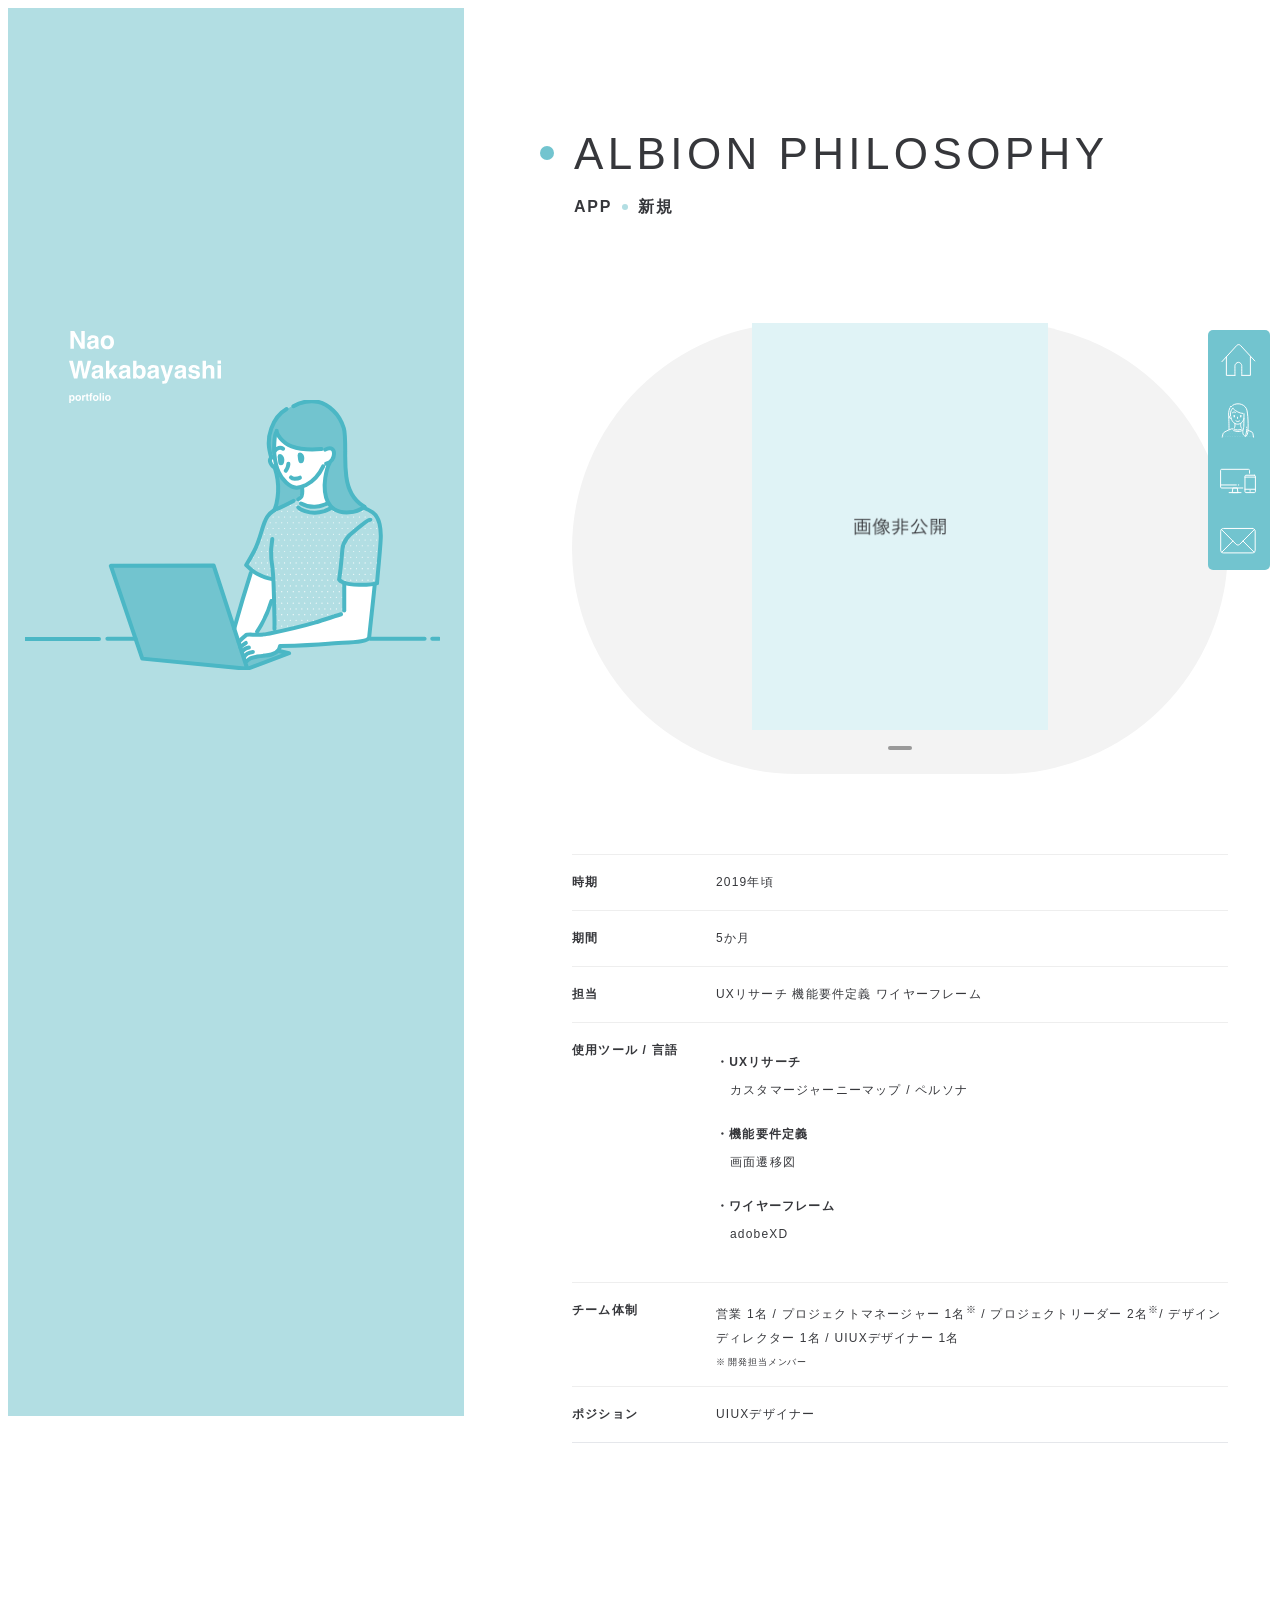
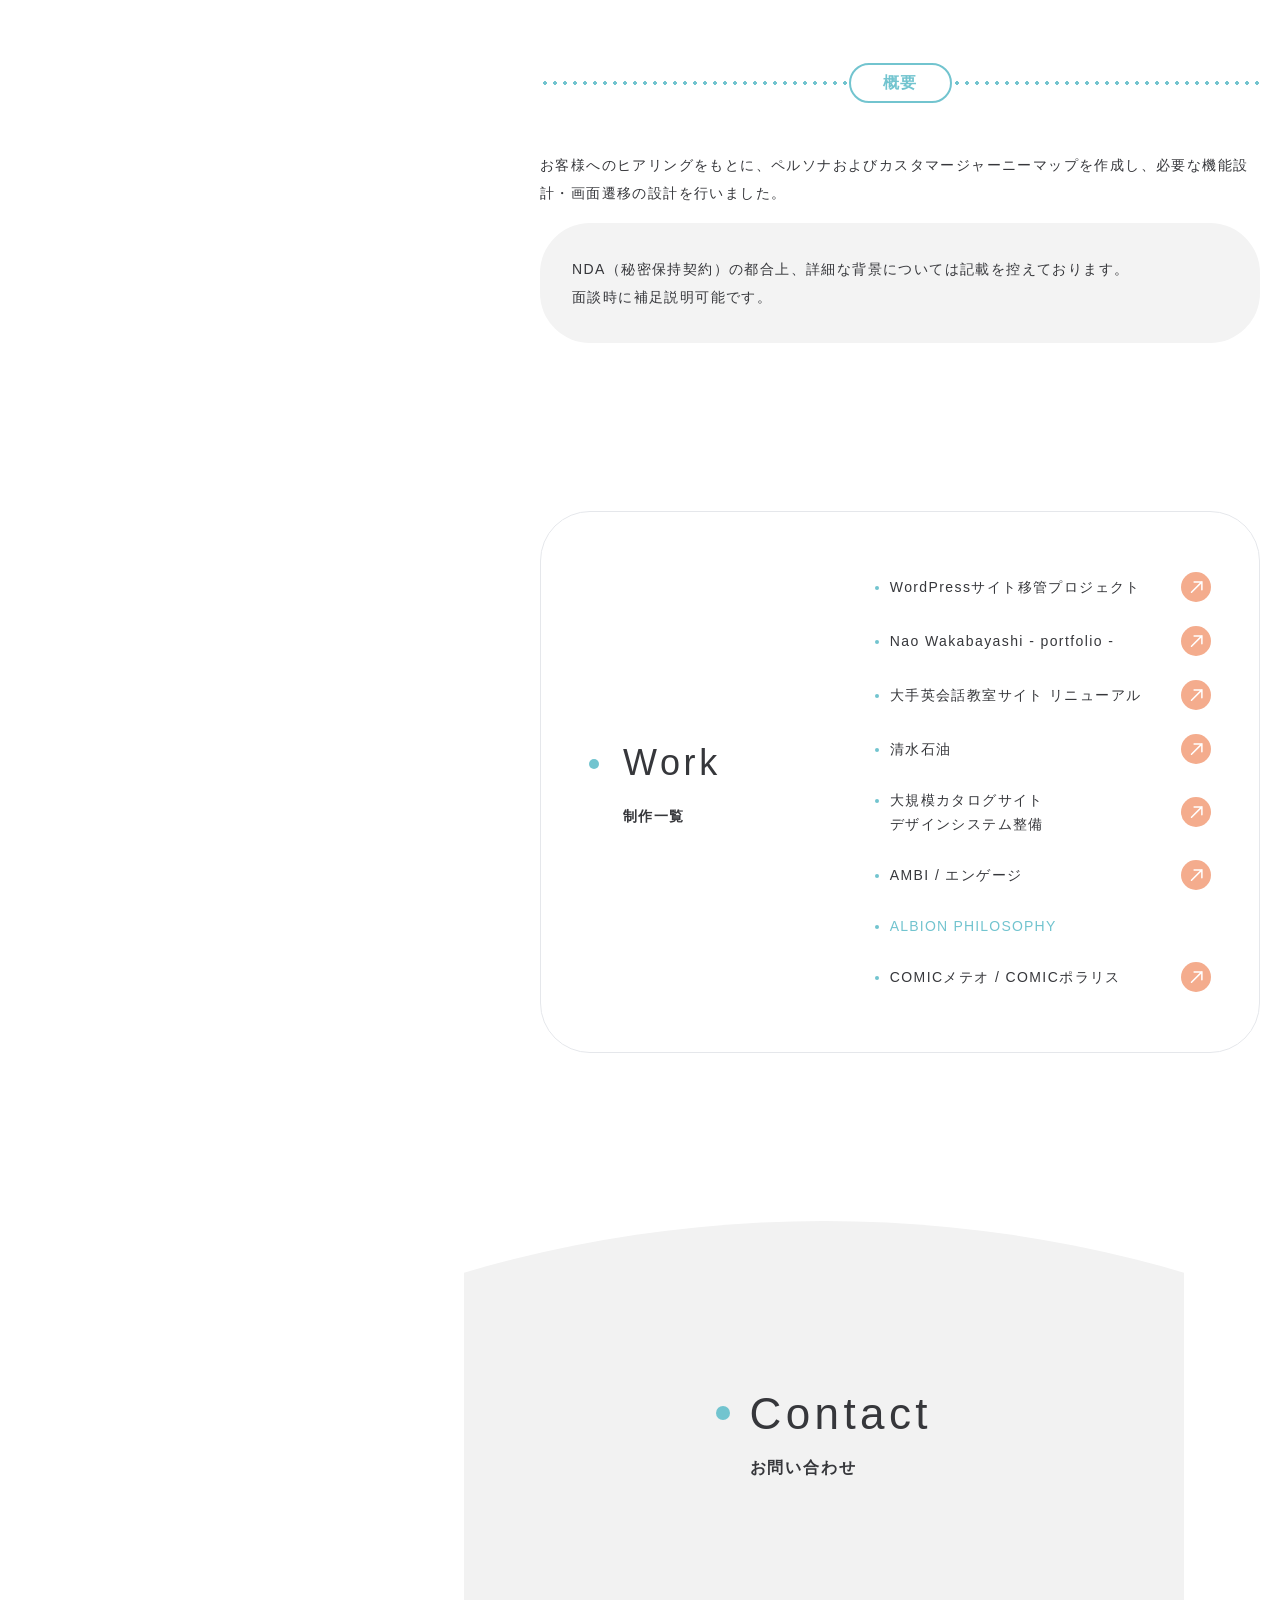
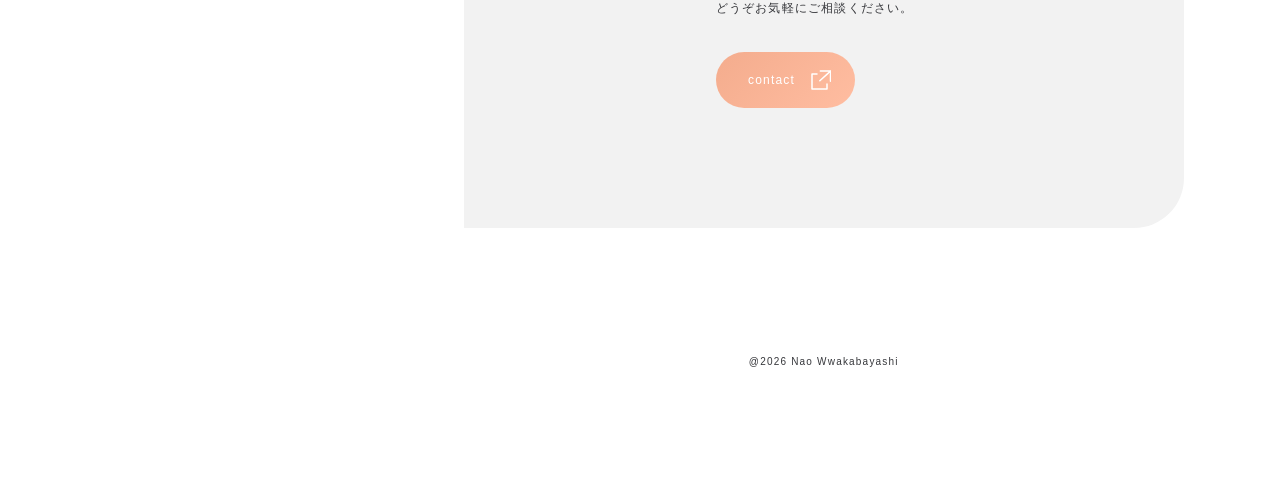
==== commit dbb4ffd5: "Design updeat" ====
--- a/work/albion.html
+++ b/work/albion.html
@@ -58,7 +58,7 @@
                       <div class="text">AMBI / エンゲージ</div>
                       <div class="circle-arrow"><img src="../img/menu_circle-arrow.svg" alt="↗"></div>
                     </a></li>
-                    <li class="project-name">ALBION PHILOSOPHY</li>
+                    <li class="project-name"><span>ALBION PHILOSOPHY</span></li>
                     <li class="project-name"><a href="meteor_polaris.html">
                       <div class="text">COMICメテオ / COMICポラリス</div>
                       <div class="circle-arrow"><img src="../img/menu_circle-arrow.svg" alt="↗"></div>
@@ -151,7 +151,7 @@
             <dd>5か月</dd>
             <dt>担当</dt>
             <dd>UXリサーチ 機能要件定義 ワイヤーフレーム</dd>
-            <dt>作業内容・<br class="no-pc">使用ツール</dt>
+            <dt>使用ツール / 言語</dt>
             <dd>
               <dl class="dl_sbu">
                 <dt>・UXリサーチ</dt>
--- a/css/style_sub.css
+++ b/css/style_sub.css
@@ -4,7 +4,7 @@
 --------------------------------------------------*/
 body {
   color: #36373B;
-  font-family: "Hiragino Kaku Gothic Pro", "ヒラギノ角ゴ Pro W3", "Hiragino Sans", Meiryo, sans-serif;
+  font-family: "Noto Sans JP", sans-serif;
   font-size: 12px;
 }
 
@@ -145,8 +145,9 @@
 .section-title .main {
   font-size: 26px;
   line-height: 30px;
-  font-family: "Helvetica Neue", Helvetica, Arial, sans-serif;
-  font-weight: 400;
+  font-family: "Noto Sans JP", sans-serif;
+  font-weight: 300;
+  letter-spacing: 0.1em;
 }
 .section-title .sbu {
   font-size: 12px;
@@ -222,7 +223,7 @@
     font-size: 44px;
     line-height: 51px;
     font-weight: 200;
-    padding: 0 0 4px;
+    padding: 0 0 16px;
     display: inline-block;
   }
   .section-title .sbu {
@@ -294,7 +295,7 @@
   border-radius: 17px;
   font-weight: bold;
   text-align: left;
-  font-family: "Hiragino Kaku Gothic Pro", "ヒラギノ角ゴ Pro W3", "Hiragino Sans", Meiryo, sans-serif;
+  font-family: "Noto Sans JP", sans-serif;
   padding: 8px 16px;
   background: #FFF;
   line-height: 0;
@@ -392,14 +393,14 @@
 .menu__container .content-title {
   line-height: 28px;
   font-size: 24px;
-  font-family: "Helvetica Neue", Helvetica, Arial, sans-serif;
+  font-family: "Noto Sans JP", sans-serif;
   font-weight: 300;
   margin: 0 0 56px 0;
 }
 .menu__container .content-title small {
   font-size: 11px;
   line-height: 17px;
-  font-family: "Hiragino Kaku Gothic Pro", "ヒラギノ角ゴ Pro W3", "Hiragino Sans", Meiryo, sans-serif;
+  font-family: "Noto Sans JP", sans-serif;
 }
 .menu__container .content-title ol {
   margin: 56px 0 0 28px;
@@ -419,8 +420,14 @@
 }
 .menu__container .project-name {
   font-size: 14px;
-  line-height: 26px;
+  line-height: 22px;
   margin: 0 0 32px 0;
+}
+.menu__container .project-name span {
+  margin: 0 0 0 20px;
+  color: #fff;
+  font-weight: 700;
+  display: block;
 }
 .menu__container .project-name a {
   padding: 0 0 0 20px;
@@ -430,12 +437,13 @@
 .menu__container .project-name a::before {
   content: "";
   position: absolute;
-  top: 8px;
+  top: 50%;
   left: 0;
   width: 6px;
   height: 6px;
   border-radius: 5px;
   background: #D2ECF0;
+  margin: -6px 0 0 0;
 }
 .menu__container .project-name a .text {
   flex: 1;
@@ -698,7 +706,7 @@
   margin: 0 auto;
 }
 .KV-text h2 {
-  font-family: "Helvetica Neue", Helvetica, Arial, sans-serif;
+  font-family: "Noto Sans JP", sans-serif;
   color: #FFF;
   font-size: 20px;
 }
@@ -1590,10 +1598,10 @@
     margin: 0;
   }
   .summary_area .dl_sbu {
-    display: grid;
-    grid-template-columns: minmax(80px, 150px) 1fr;
-    gap: 4px 24px;
-    --gap-x: 24px;
+    /*  display: grid;
+      grid-template-columns: minmax(80px, 150px) 1fr;
+      gap: 4px 24px;
+    --gap-x: 24px;*/
   }
 }
 /* ご依頼内容 --------------------- */
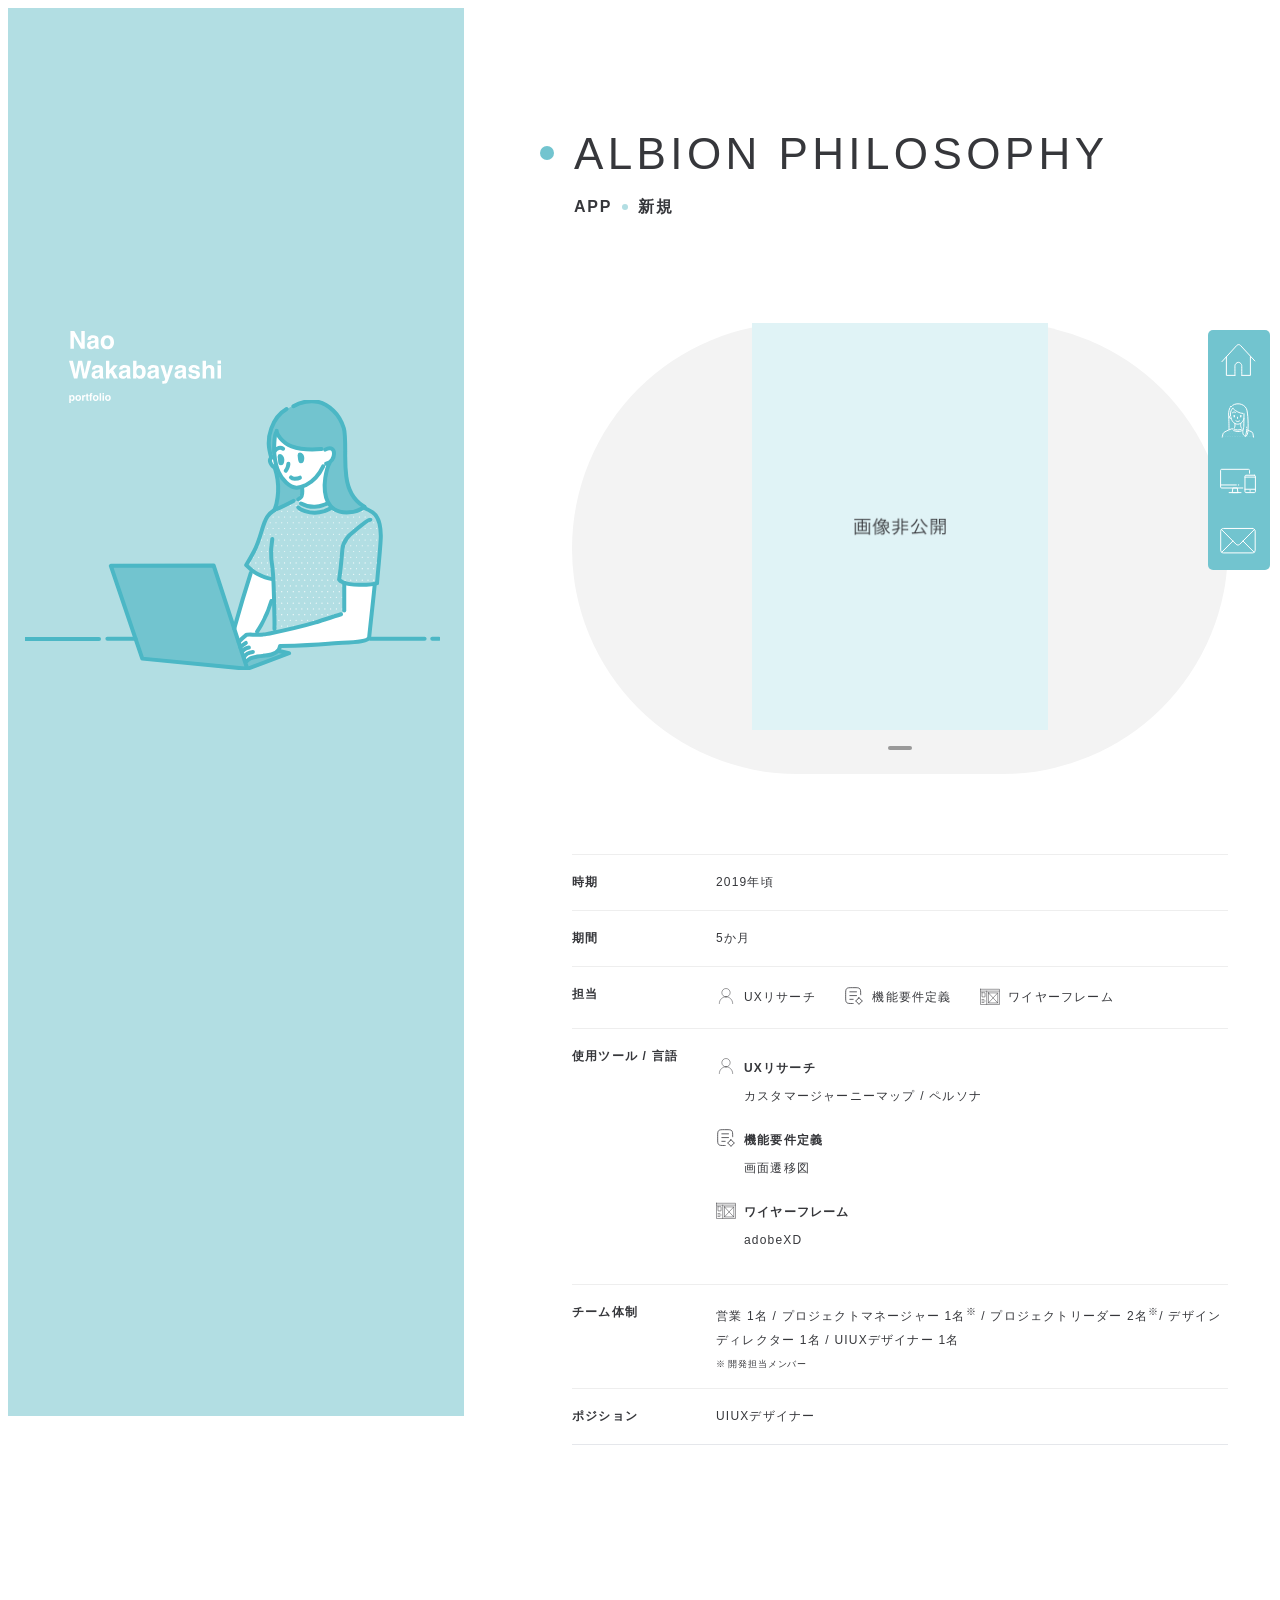
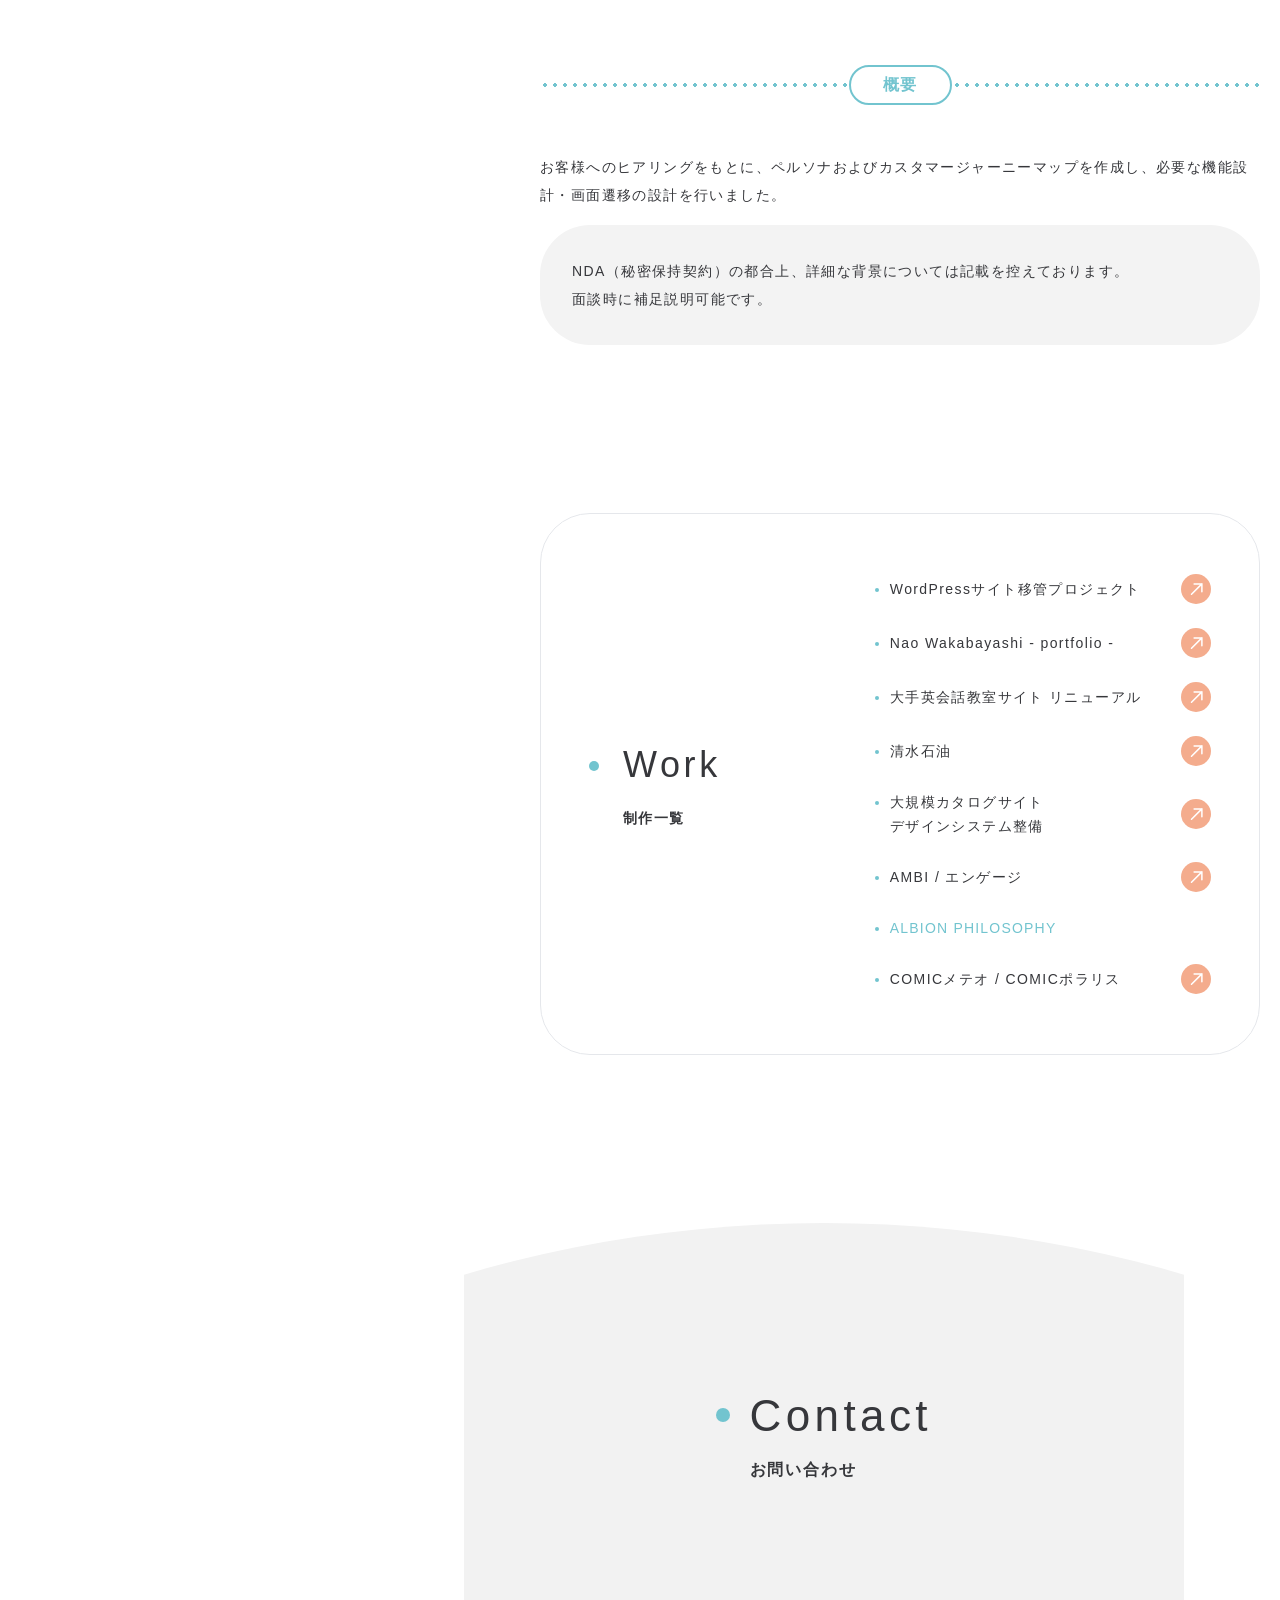
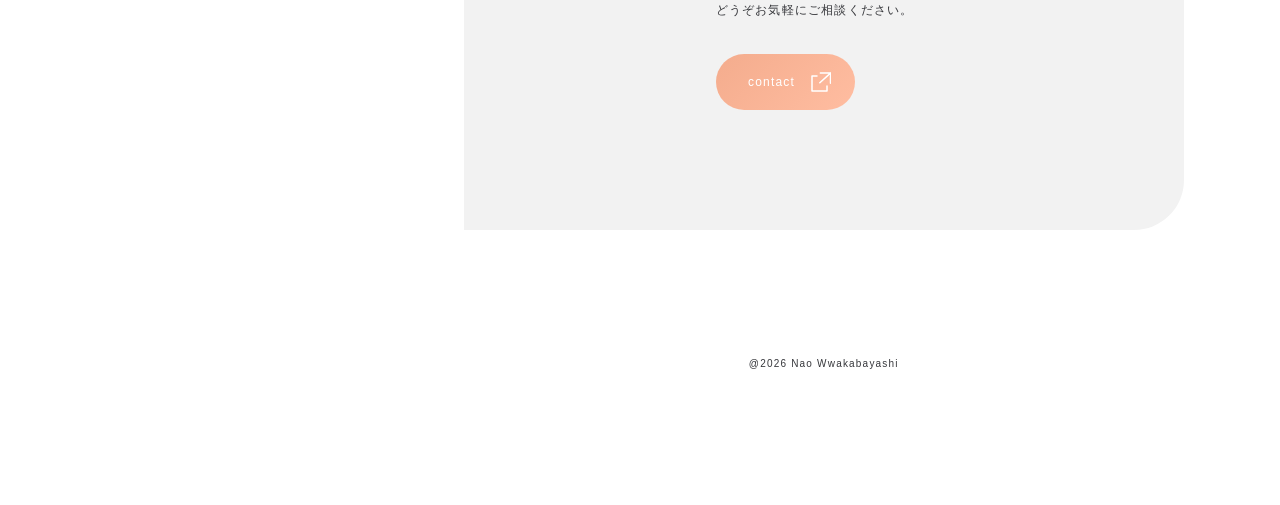
==== commit 4545fa32: "icon add" ====
--- a/work/albion.html
+++ b/work/albion.html
@@ -150,15 +150,19 @@
             <dt>期間</dt>
             <dd>5か月</dd>
             <dt>担当</dt>
-            <dd>UXリサーチ 機能要件定義 ワイヤーフレーム</dd>
+            <dd>
+              <span class="icon__ux">UXリサーチ</span>
+              <span class="icon__content">機能要件定義</span>
+              <span class="icon__wf">ワイヤーフレーム</span>
+            </dd>
             <dt>使用ツール / 言語</dt>
             <dd>
               <dl class="dl_sbu">
-                <dt>・UXリサーチ</dt>
+                <dt><span class="icon__ux">UXリサーチ</span></dt>
                 <dd>カスタマージャーニーマップ / ペルソナ</dd>
-                <dt>・機能要件定義</dt>
+                <dt><span class="icon__content">機能要件定義</span></dt>
                 <dd>画面遷移図</dd>
-                <dt>・ワイヤーフレーム</dt>
+                <dt><span class="icon__wf">ワイヤーフレーム</span></dt>
                 <dd>adobeXD</dd>
               </dl>
             </dd>
--- a/css/style_sub.css
+++ b/css/style_sub.css
@@ -249,6 +249,103 @@
   transform: scale(1.3);
 }
 
+[class^=icon__] {
+  position: relative;
+  padding: 0 0 0 28px;
+  display: inline-block;
+  margin: 0 24px 0 0;
+}
+[class^=icon__]::before {
+  position: absolute;
+  width: 16px;
+  height: 16px;
+  top: 2px;
+  left: 0;
+  content: "";
+}
+
+.icon__analysis::before {
+  background: url(../work/img/icon_analysis.svg);
+  background-size: 100% 100%;
+}
+
+.icon__banner::before {
+  background: url(../work/img/icon_banner.svg);
+  background-size: 100% 100%;
+}
+
+.icon__coding::before {
+  background: url(../work/img/icon_coding.svg);
+  background-size: 100% 100%;
+}
+
+.icon__company::before {
+  background: url(../work/img/icon_company.svg);
+  background-size: 100% 100%;
+}
+
+.icon__content::before {
+  background: url(../work/img/icon_content.svg);
+  background-size: 100% 100%;
+}
+
+.icon__designSystem::before {
+  background: url(../work/img/icon_designSystem.svg);
+  background-size: 100% 100%;
+}
+
+.icon__routine::before {
+  background: url(../work/img/icon_routine.svg);
+  background-size: 100% 100%;
+}
+
+.icon__ux::before {
+  background: url(../work/img/icon_ux.svg);
+  background-size: 100% 100%;
+}
+
+.icon__webDesign::before {
+  background: url(../work/img/icon_webDesign.svg);
+  background-size: 100% 100%;
+}
+
+.icon__wf::before {
+  background: url(../work/img/icon_wf.svg);
+  background-size: 100% 100%;
+}
+
+.icon__wordpress::before {
+  background: url(../work/img/icon_wordpress.svg);
+  background-size: 100% 100%;
+}
+
+.icon__direction::before {
+  background: url(../work/img/icon_direction.svg);
+  background-size: 100% 100%;
+}
+
+.icon__edit::before {
+  background: url(../work/img/icon_edit.svg);
+  background-size: 100% 100%;
+}
+
+/* ▼ 764px以上だったら */
+@media (min-width: 764px) {
+  [class^=icon__]::before {
+    width: 20px;
+    height: 20px;
+    top: 4px;
+  }
+  .summary_area dl > dd [class^=icon__] {
+    line-height: 2.5;
+  }
+  .summary_area dl dd dl.dl_sbu dt [class^=icon__] {
+    line-height: 2;
+  }
+  .summary_area dl dd dl.dl_sbu dt [class^=icon__]::before {
+    top: 0;
+  }
+}
 /* --------------------------------------------------
    共通 END
 =====================================================*/
@@ -1256,7 +1353,10 @@
 .summary_area dl dd dl.dl_sbu dd {
   white-space: normal; /* 折り返しを有効に */
   word-break: break-word; /* 長い単語も強制折り返し */
-  margin: 0 0 16px 14px;
+  margin: 0 0 16px 28px;
+}
+.summary_area dl dd dl.dl_sbu dd:last-child {
+  margin: 0 0 0 28px;
 }
 .summary_area .note {
   position: relative;
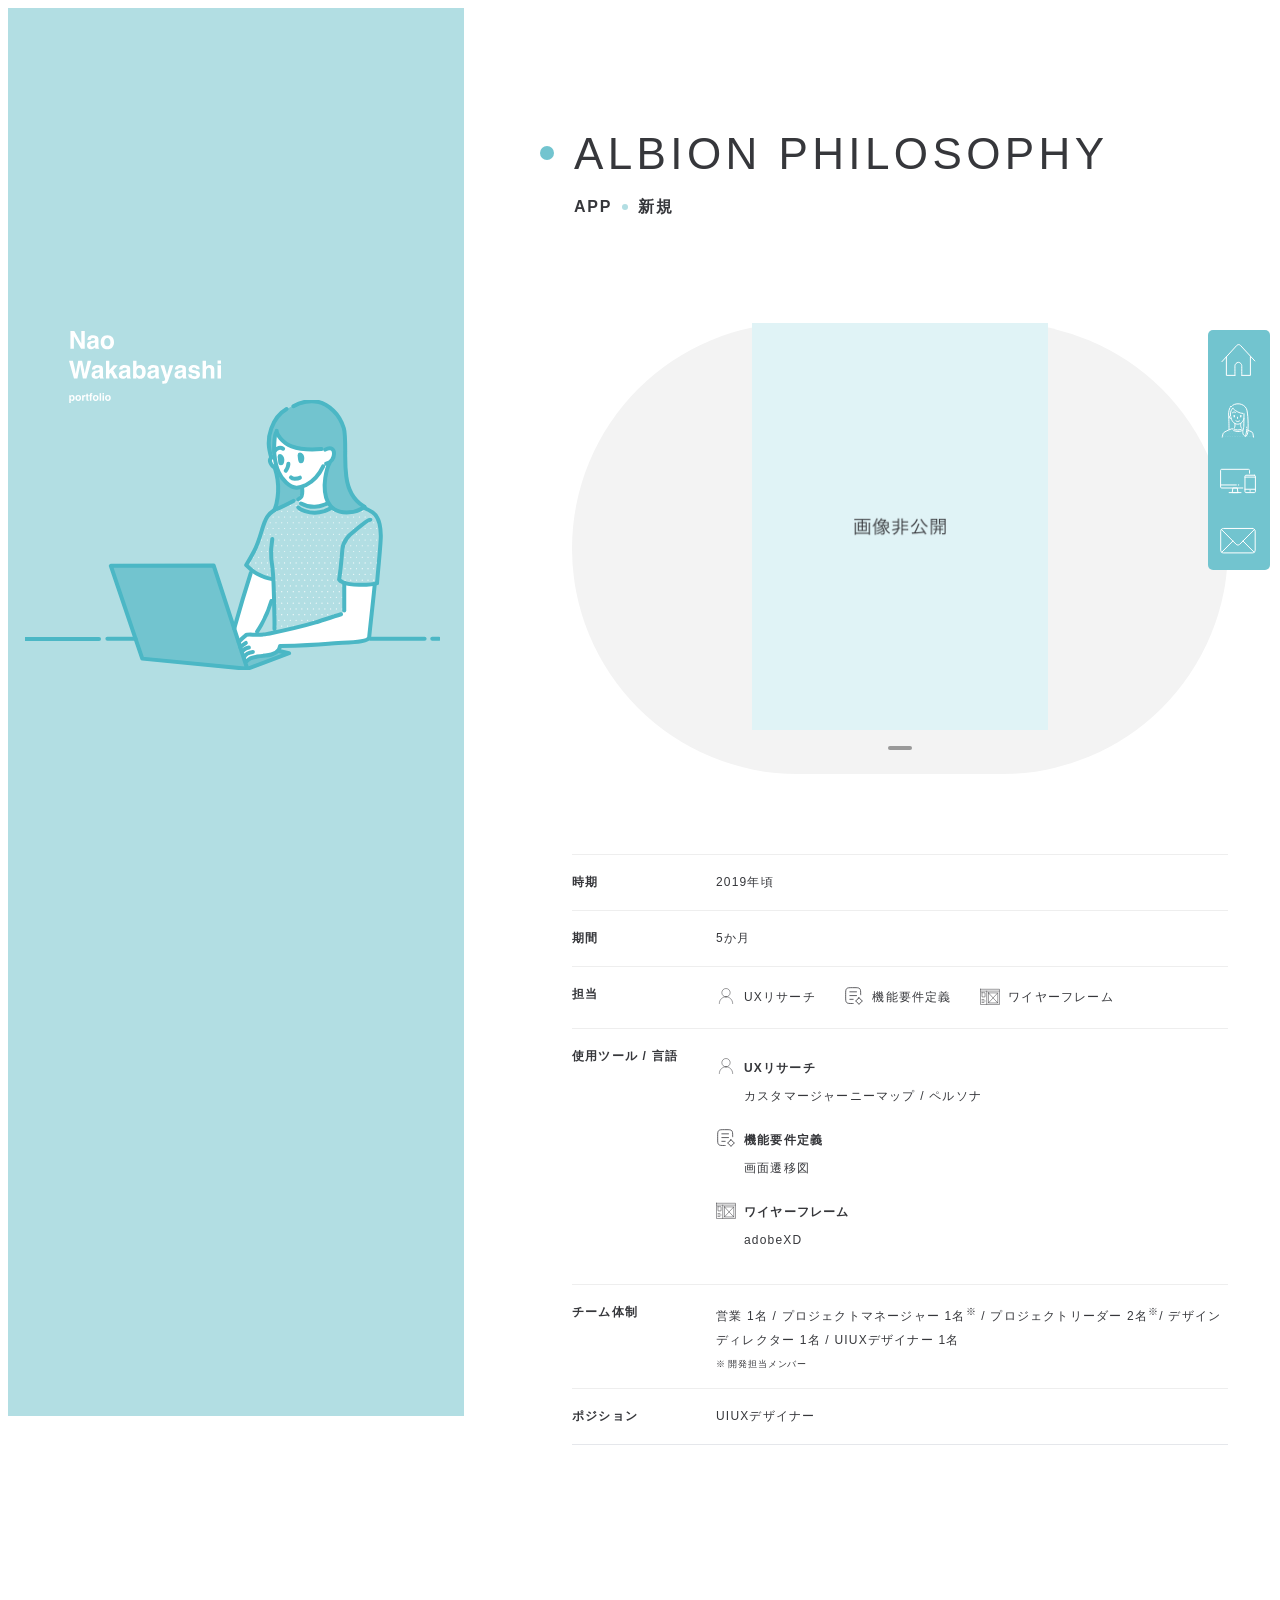
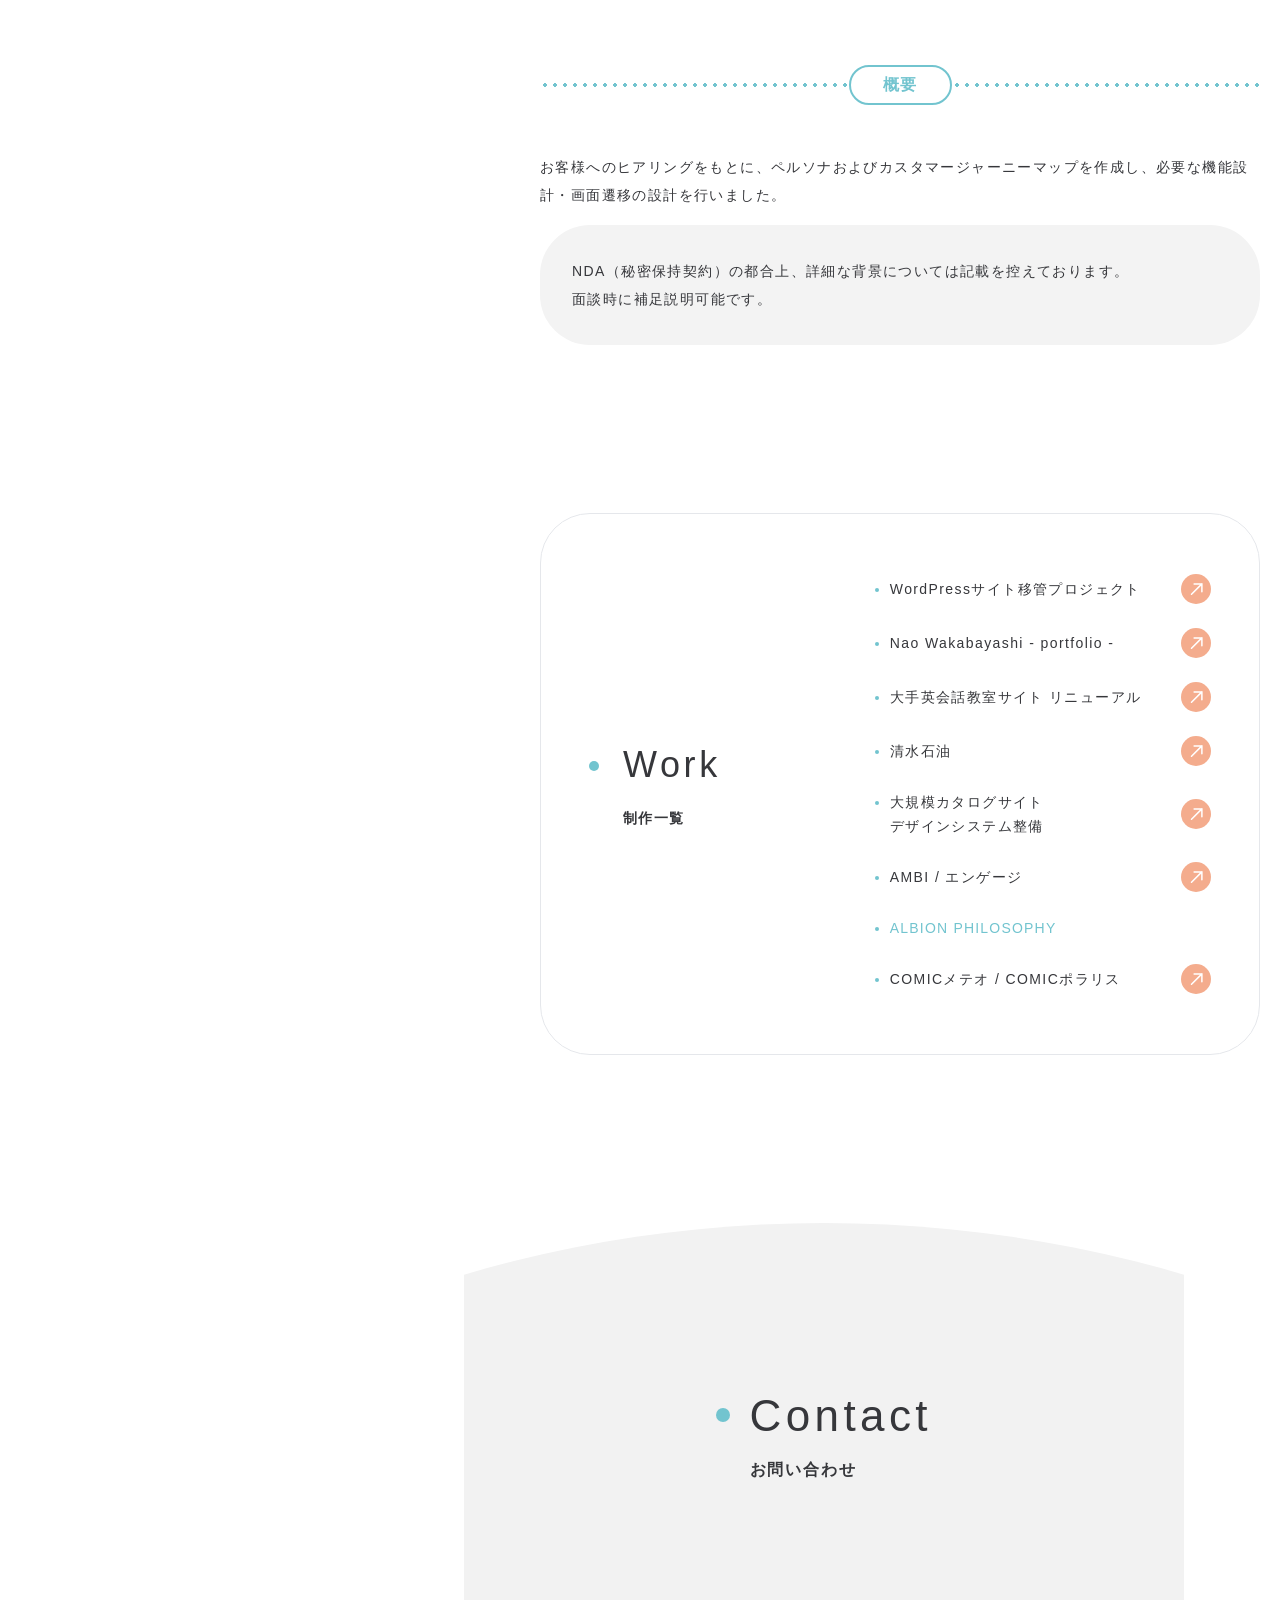
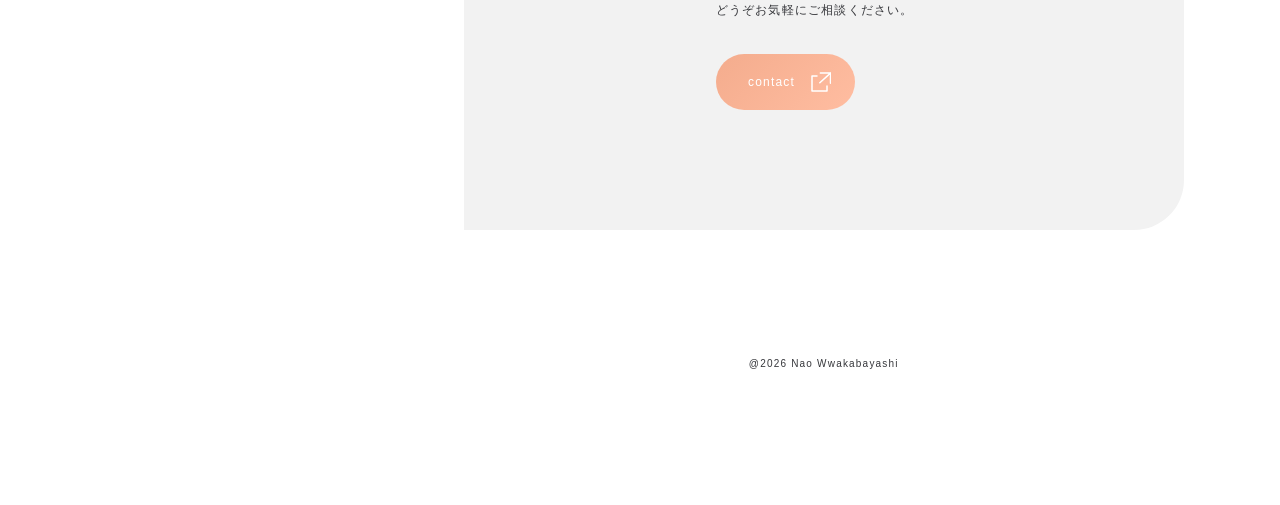
==== commit 32e697be: "text updeat" ====
--- a/work/albion.html
+++ b/work/albion.html
@@ -35,15 +35,15 @@
                   <div class="circle-arrow"><img src="../img/menu_circle-arrow.svg" alt="↗"></div></a>
                   <ol>
                     <li class="project-name"><a href="og.html">
-                      <div class="text">WordPressサイト移管プロジェクト</div>
+                      <div class="text">WordPressサイト<br class="br-sp">移管プロジェクト</div>
                       <div class="circle-arrow"><img src="../img/menu_circle-arrow.svg" alt="↗"></div>
                     </a></li>
                     <li class="project-name"><a href="portfolio.html">
-                      <div class="text">Nao Wakabayashi - portfolio -</div>
+                      <div class="text">Nao Wakabayashi <br class="br-sp">- portfolio -</div>
                       <div class="circle-arrow"><img src="../img/menu_circle-arrow.svg" alt="↗"></div>
                     </a></li>
                     <li class="project-name"><a href="pck.html">
-                      <div class="text">大手英会話教室サイト リニューアル</div>
+                      <div class="text">大手英会話教室サイト <br class="br-sp">リニューアル</div>
                       <div class="circle-arrow"><img src="../img/menu_circle-arrow.svg" alt="↗"></div>
                     </a></li>
                     <li class="project-name"><a href="shimizusekiyu.html">
@@ -60,7 +60,7 @@
                     </a></li>
                     <li class="project-name"><span>ALBION PHILOSOPHY</span></li>
                     <li class="project-name"><a href="meteor_polaris.html">
-                      <div class="text">COMICメテオ / COMICポラリス</div>
+                      <div class="text">COMICメテオ / <br class="br-sp">COMICポラリス</div>
                       <div class="circle-arrow"><img src="../img/menu_circle-arrow.svg" alt="↗"></div>
                     </a></li>
                   </ol>
@@ -194,19 +194,19 @@
             <ul>
               <li>
                 <a href="og.html" class="left circle-link">
-                  <span>WordPressサイト移管プロジェクト</span>
+                  <span>WordPressサイト<br class="br-sp">移管プロジェクト</span>
                   <div class="circle-arrow"><img src="../img/circle-arrow.svg" alt="↗"></div>
                 </a>
               </li>
               <li>
                 <a href="portfolio.html" class="left circle-link">
-                  <span>Nao Wakabayashi - portfolio -</span>
+                  <span>Nao Wakabayashi <br class="br-sp">- portfolio -</span>
                   <div class="circle-arrow"><img src="../img/circle-arrow.svg" alt="↗"></div>
                 </a>
               </li>
               <li>
                 <a href="pkc.html" class="left circle-link">
-                  <span>大手英会話教室サイト リニューアル</span>
+                  <span>大手英会話教室サイト <br class="br-sp">リニューアル</span>
                   <div class="circle-arrow"><img src="../img/circle-arrow.svg" alt="↗"></div>
                 </a>
               </li>
@@ -231,7 +231,7 @@
               <li>ALBION PHILOSOPHY</li>
               <li>
                 <a href="meteor_polaris.html" class="left circle-link">
-                  <span>COMICメテオ / COMICポラリス</span>
+                  <span>COMICメテオ / <br class="br-sp">COMICポラリス</span>
                   <div class="circle-arrow"><img src="../img/circle-arrow.svg" alt="↗"></div>
                 </a>
               </li>
--- a/css/style_sub.css
+++ b/css/style_sub.css
@@ -1376,9 +1376,9 @@
 /* ローカルナビ */
 .transition-system {
   border: 1px solid #e5e7eb;
-  padding: 40px;
+  padding: 32px;
   border-radius: 50px;
-  margin: 0 32px 168px;
+  margin: 0 0 168px;
 }
 .transition-system .local_nav .section-title {
   margin: 0 0 48px 0;
@@ -1396,6 +1396,7 @@
   align-items: center;
   justify-content: space-between;
   color: #36373B;
+  line-height: 1.5;
 }
 .transition-system ul li a span {
   margin: 0 24px 0 0;
@@ -1418,9 +1419,6 @@
     padding: 48px;
     margin: 0 0 168px;
   }
-  .transition-system ul li {
-    font-size: 14px;
-  }
   .transition-system ul li a .circle-arrow {
     width: 30px;
     height: 30px;
@@ -1430,6 +1428,17 @@
   }
 }
 /* ▼ 764px以上だったら */
+@media (min-width: 764px) {
+  .transition-system {
+    margin: 0 32px 168px;
+  }
+  .transition-system ul li {
+    font-size: 14px;
+  }
+  .transition-system ul li a {
+    line-height: 24px;
+  }
+}
 /* ▼ 1280px以上だったら */
 @media (min-width: 1280px) {
   .transition-system {
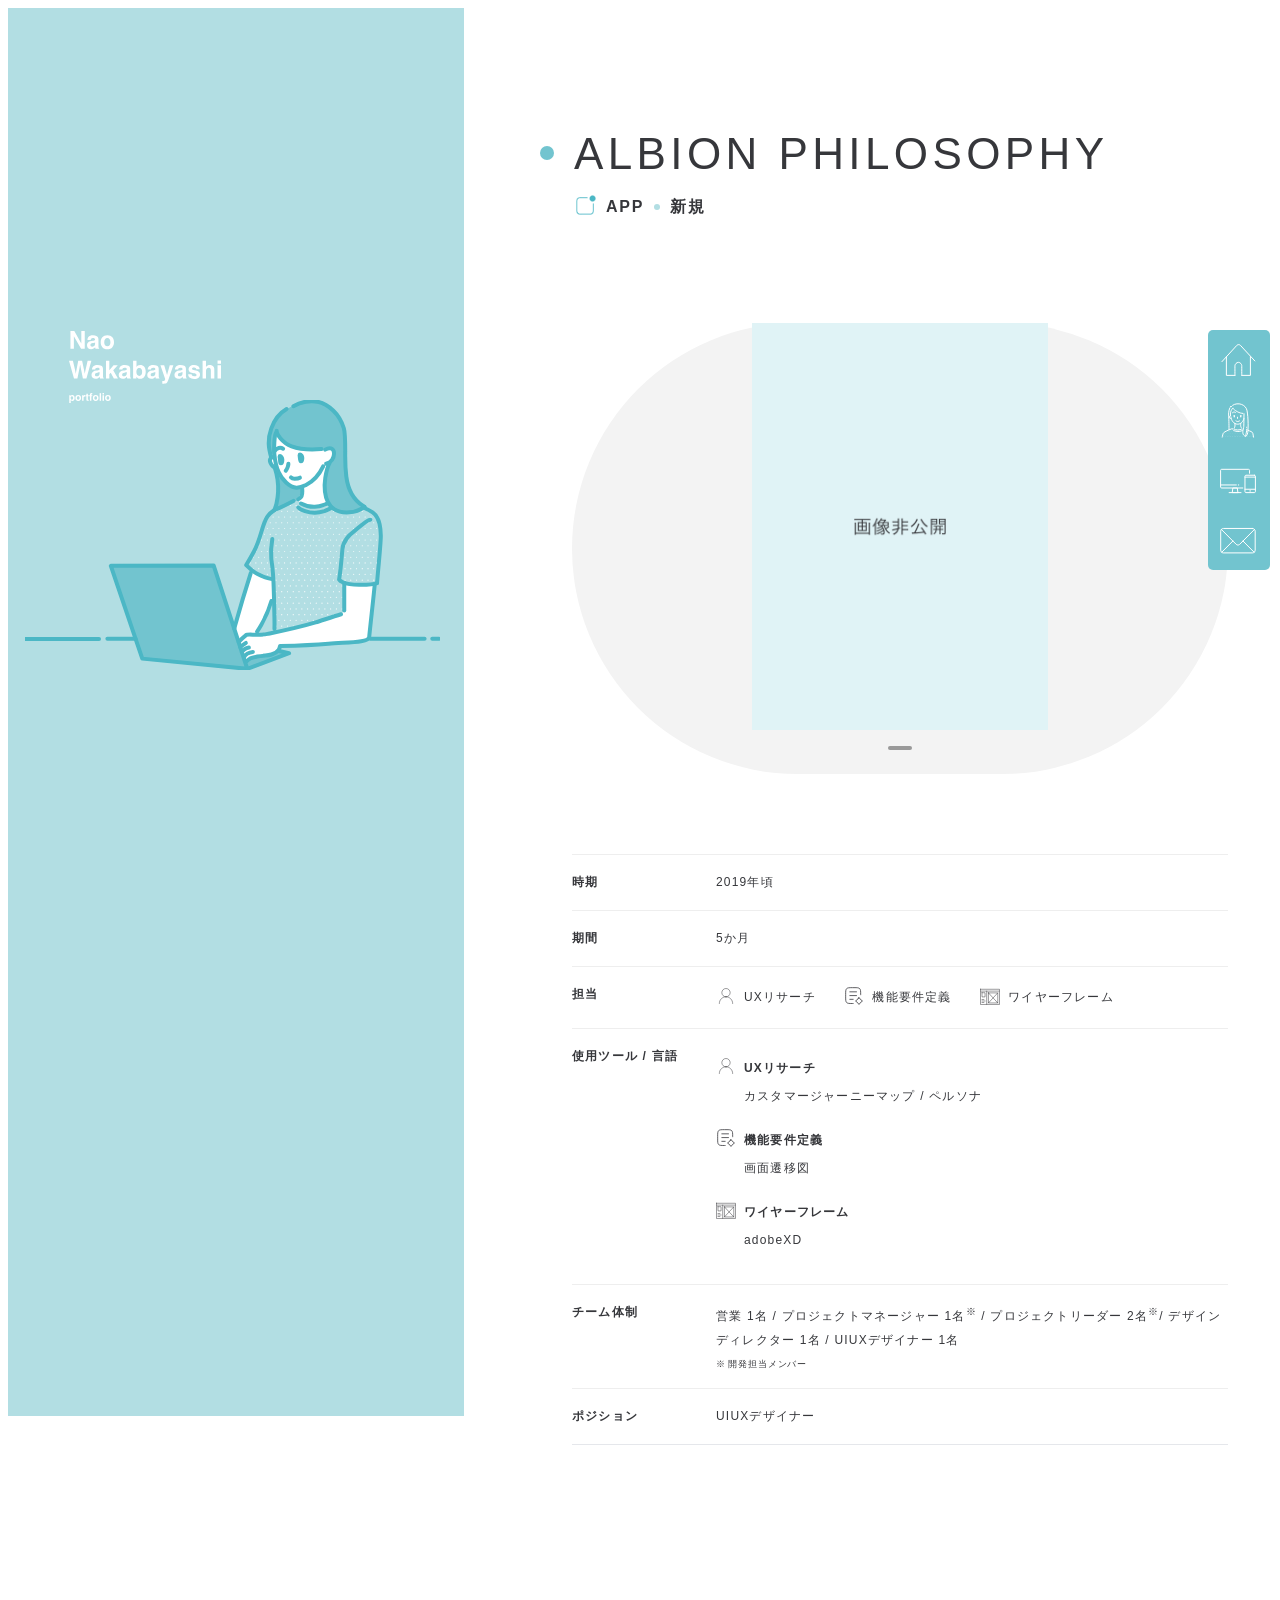
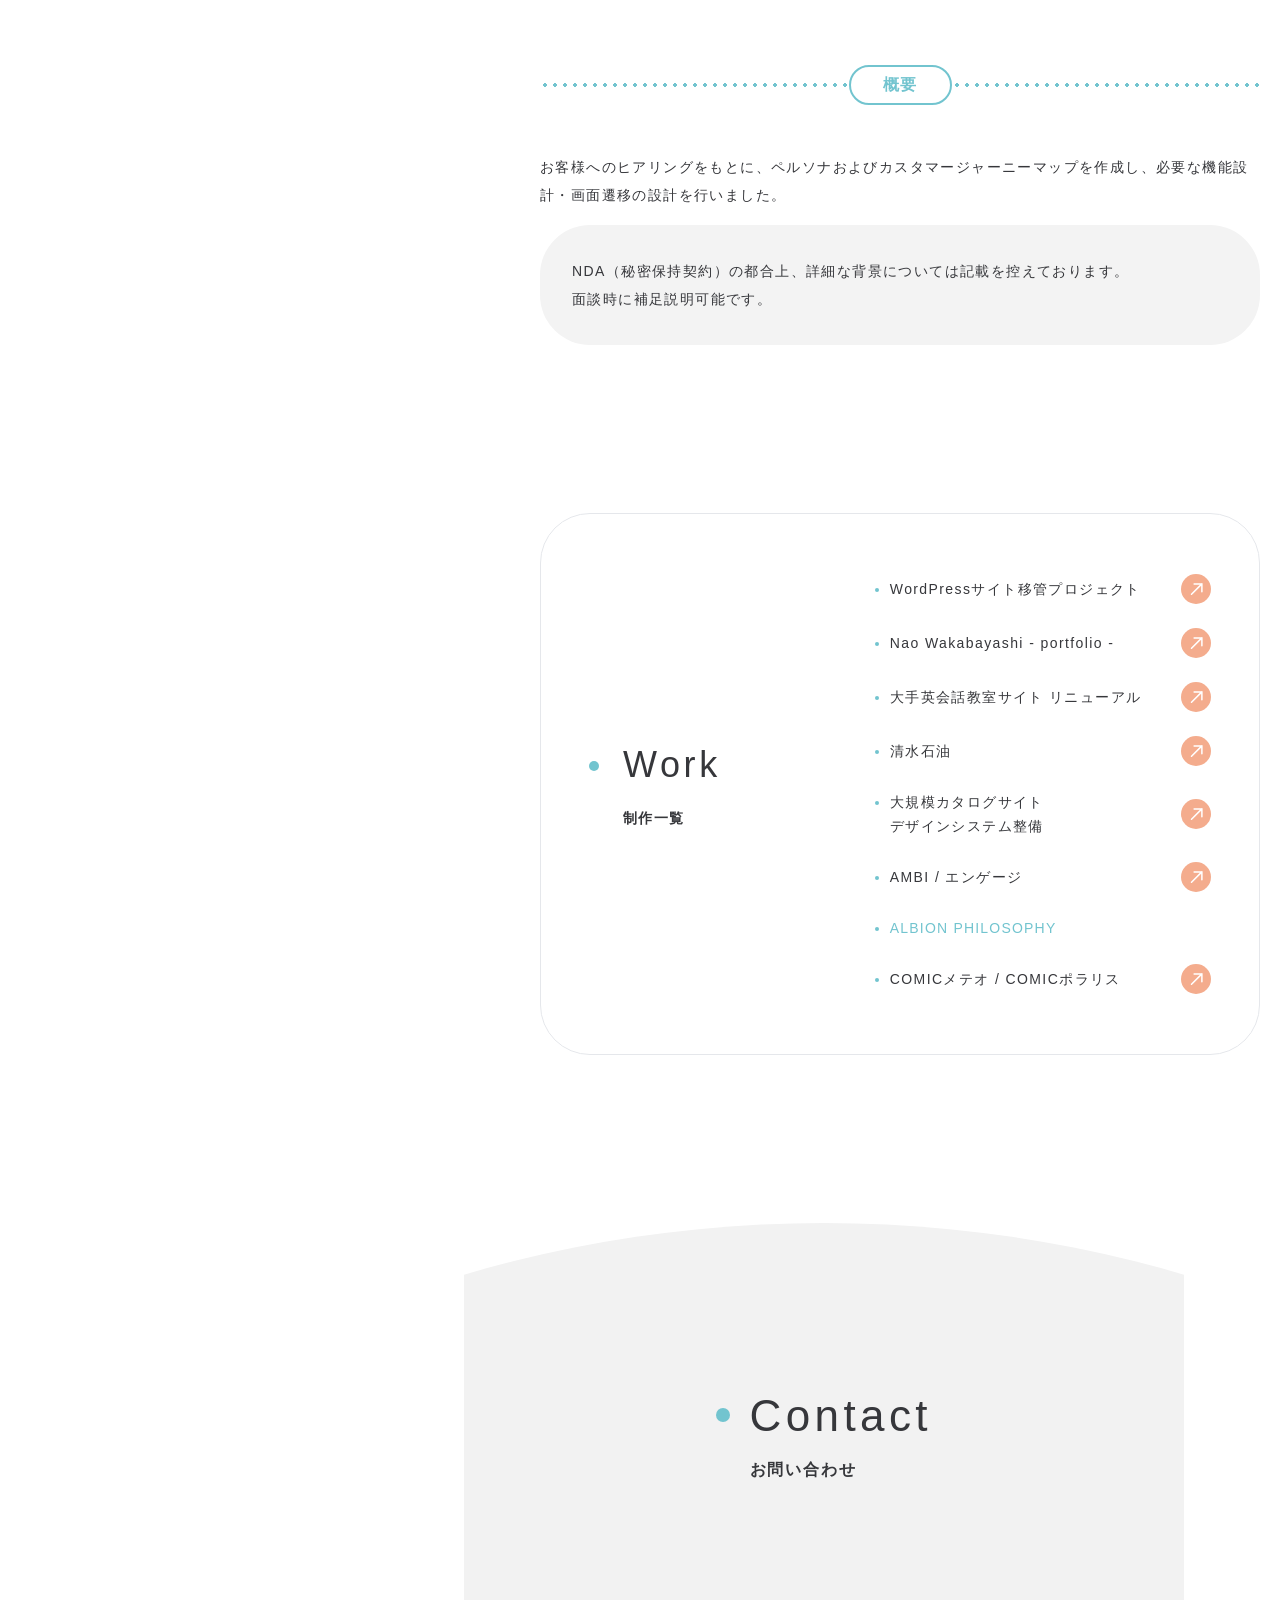
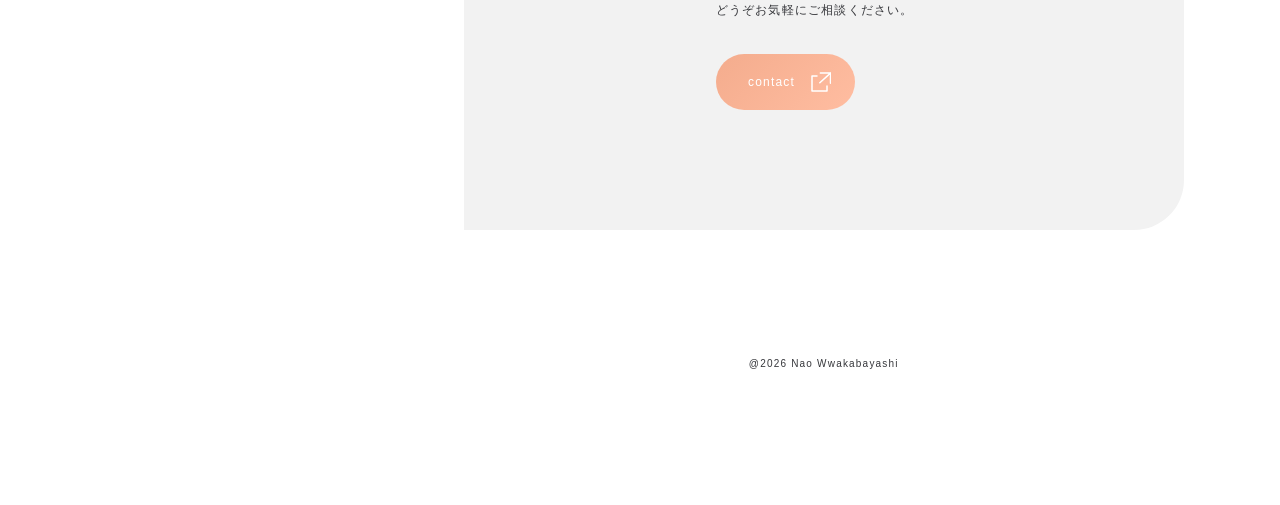
==== commit 86efe192: "icon add" ====
--- a/work/albion.html
+++ b/work/albion.html
@@ -128,7 +128,7 @@
       <section id="work" class="work-section">
         <h2 class="section-title sr">
           <span class="main">ALBION PHILOSOPHY</span><br>
-          <div class="category"><span>APP</span><span>新規</span></div>
+          <div class="category"><span class="app">APP</span><span>新規</span></div>
         </h2>
         <div class="summary_area">
           <div class="slider_area sr">
--- a/css/style_sub.css
+++ b/css/style_sub.css
@@ -346,6 +346,51 @@
     top: 0;
   }
 }
+.card-content .tag {
+  padding: 0 0 0 32px;
+}
+.card-content .tag::before {
+  position: absolute;
+  display: block;
+  width: 24px;
+  height: 24px;
+  top: -2px;
+  left: 0;
+  content: "";
+}
+.card-content .tag.web::before {
+  background: url(../img/menu-icon-work-active.svg);
+  background-size: 100% 100%;
+}
+.card-content .tag.app::before {
+  background: url(../img/icon-app.svg);
+  background-size: 100% 100%;
+}
+
+.section-title .category .web,
+.section-title .category .app {
+  position: relative;
+  padding: 0 0 0 32px;
+}
+.section-title .category .web::before,
+.section-title .category .app::before {
+  position: absolute;
+  display: block;
+  width: 24px;
+  height: 24px;
+  top: -2px;
+  left: 0;
+  content: "";
+}
+.section-title .category .web::before {
+  background: url(../img/menu-icon-work-active.svg);
+  background-size: 100% 100%;
+}
+.section-title .category .app::before {
+  background: url(../img/icon-app.svg);
+  background-size: 100% 100%;
+}
+
 /* --------------------------------------------------
    共通 END
 =====================================================*/
@@ -972,22 +1017,10 @@
     line-height: 56px;
   }
 }
-/*.ani-home-mv {
+.ani-home-mv {
   opacity: 0;
-  transition: opacity .6s ease;
-  transition-delay: var(--ani-delay, 0ms);
-}*/
-.ani-home-mv {
-  opacity: 1;
-}
-
-body.js-inited .ani-home-mv {
-  opacity: 0;
-  transition: opacity 0.6s ease;
-}
-
-body.js-inited .ani-home-mv.isView {
-  opacity: 1 !important;
+  transition: opacity 0.7s ease;
+  will-change: opacity;
 }
 
 .ani-home-mv.isView {
@@ -1299,6 +1332,7 @@
 .section-title .category {
   display: flex;
   align-items: center;
+  margin: 8px 0 0 0;
 }
 .section-title .category span {
   display: flex;
@@ -1317,6 +1351,9 @@
 
 /* ▼ 764px以上だったら */
 @media (min-width: 764px) {
+  .section-title .category {
+    margin: 0;
+  }
   .section-title .category span {
     font-size: 16px;
   }
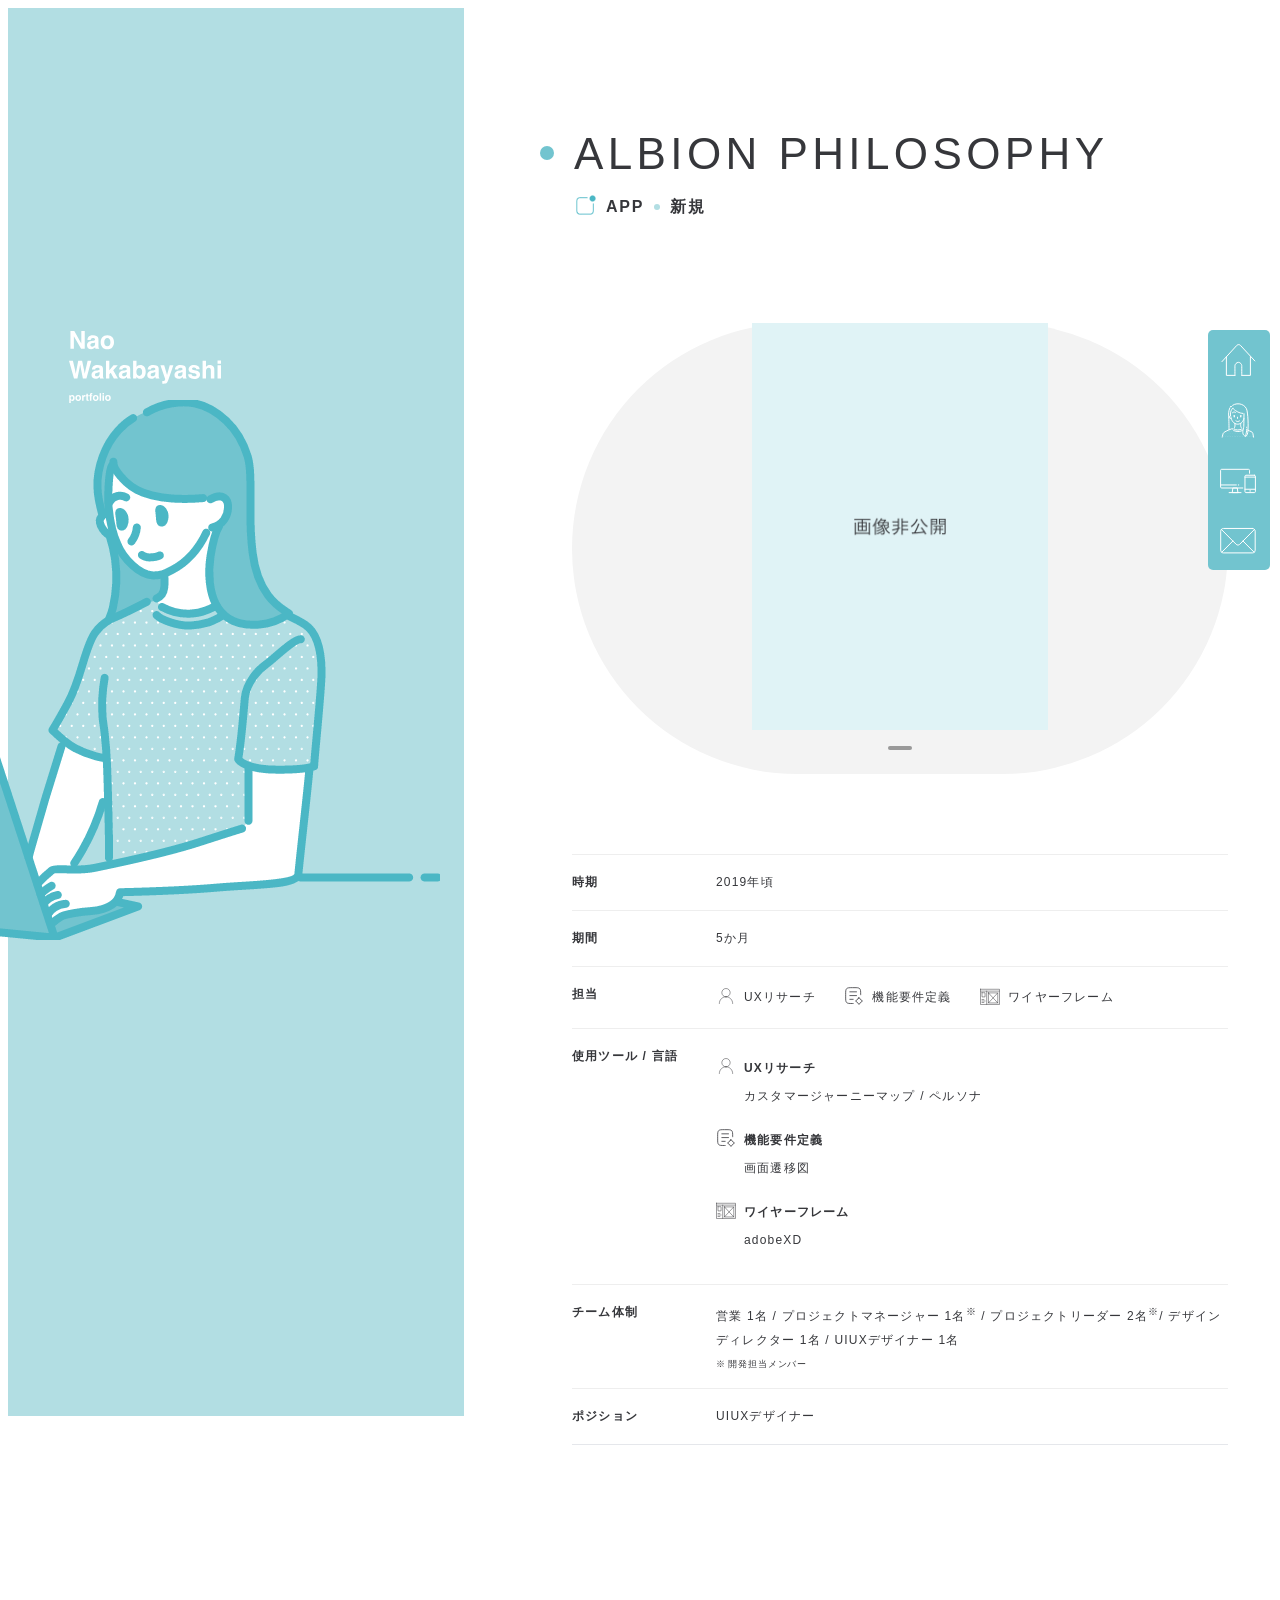
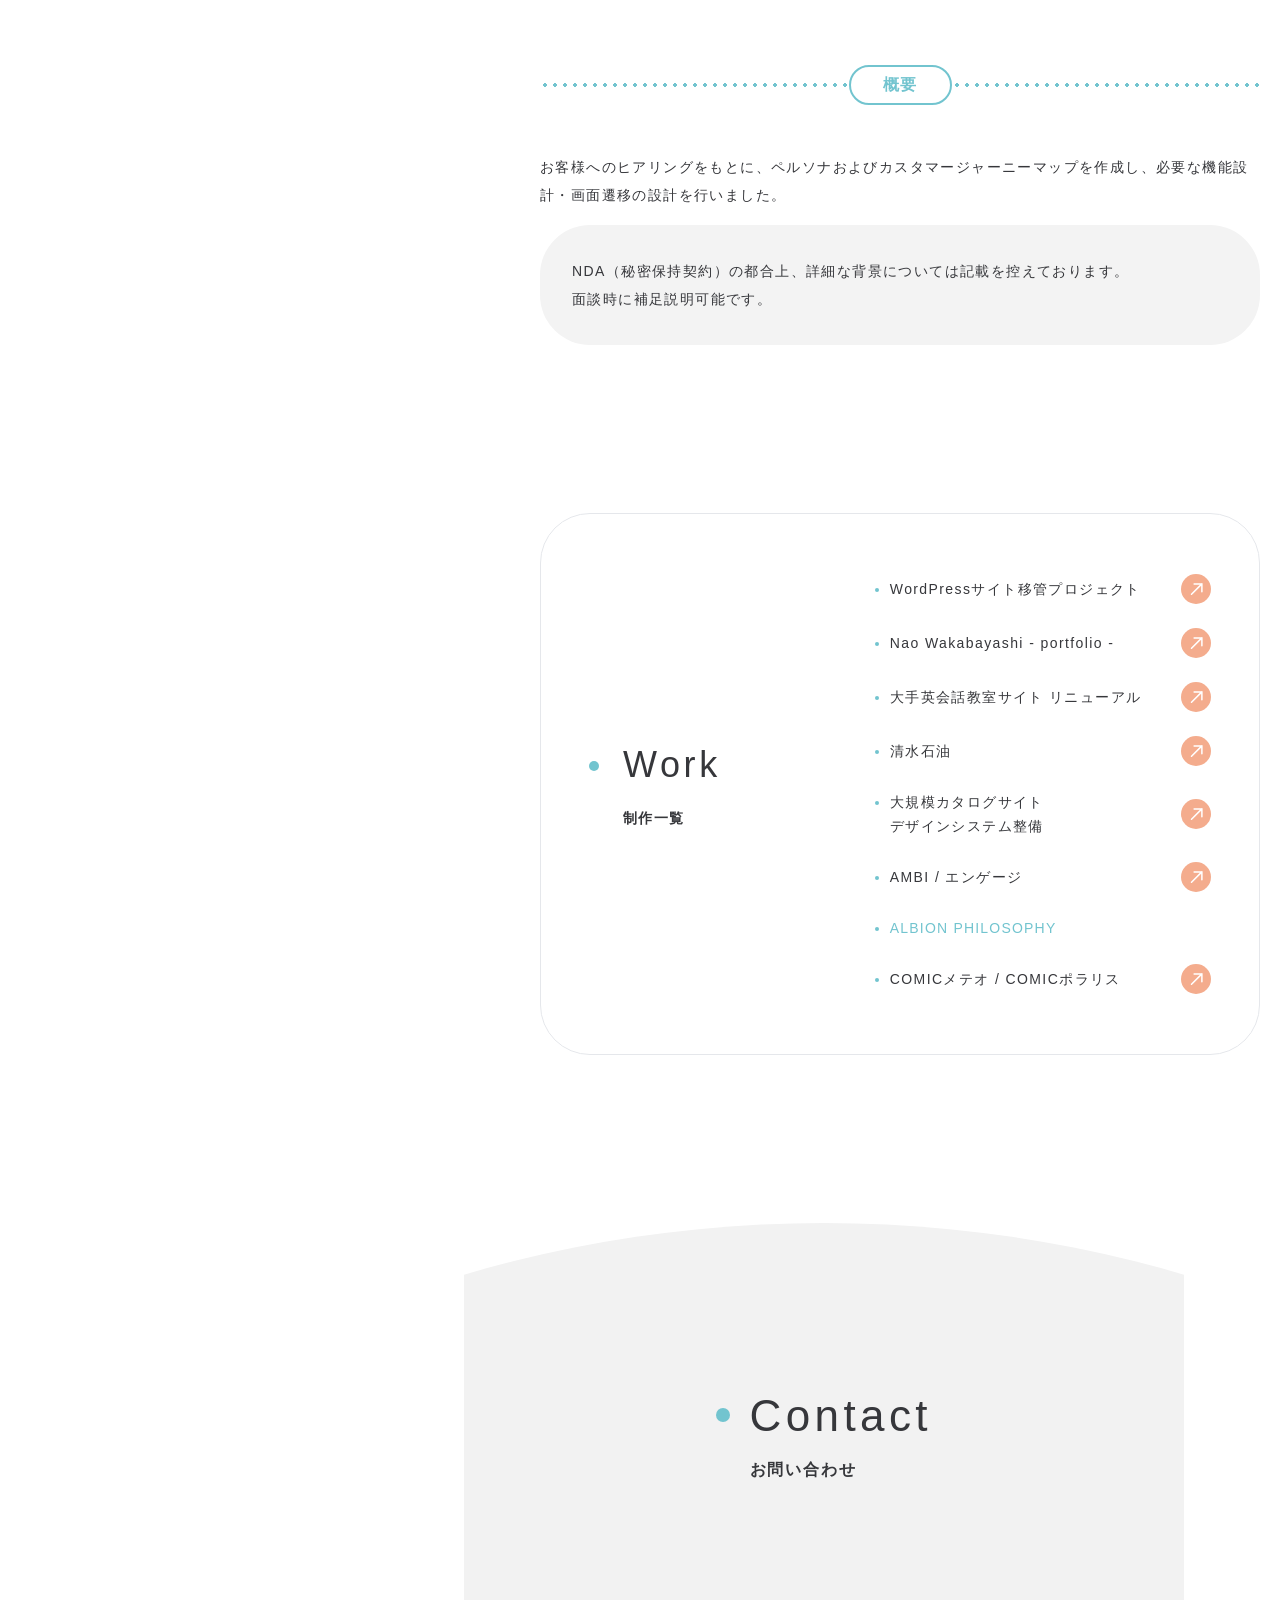
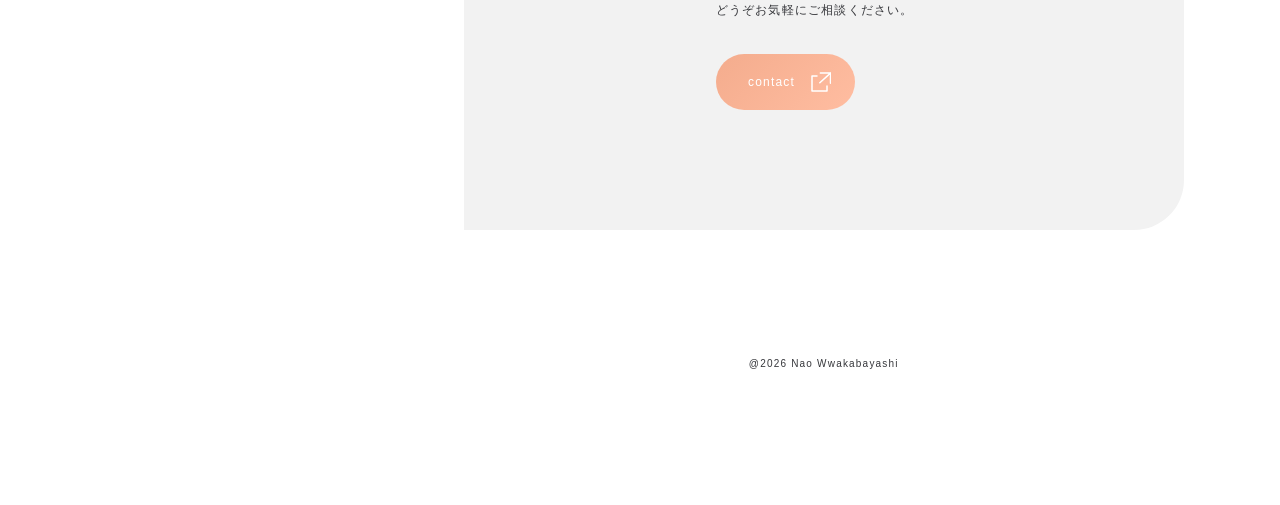
==== commit ceef916c: "svn change png" ====
--- a/work/albion.html
+++ b/work/albion.html
@@ -117,7 +117,7 @@
       <!-- KV -->
       <div class="left-fixed">
         <div class="KV">
-          <div class="KV-img-short"><img src="../img/KV.svg" alt="KV" class="hero-img"></div>
+          <div class="KV-img-short"><img src="../img/KV.png" alt="KV" class="hero-img"></div>
           <div class="KV-img-long"><img src="../img/KV_768.png" alt="KV" class="hero-img"></div>
         </div>
       </div>
--- a/css/style_sub.css
+++ b/css/style_sub.css
@@ -862,7 +862,7 @@
   position: relative;
 }
 .KV-text h2 .KV-label.short {
-  background-image: url("../img/KV_bg_short.svg");
+  background-image: url("../img/KV_bg_short.png");
   margin: 0 0 16px 0;
 }
 .KV-text h2 .KV-label.short::before {
@@ -875,7 +875,7 @@
   background-image: url("../img/quotient.svg");
 }
 .KV-text h2 .KV-label.long {
-  background-image: url("../img/KV_bg_long.svg");
+  background-image: url("../img/KV_bg_long.png");
 }
 .KV-text h2 .KV-label.long::after {
   position: absolute;
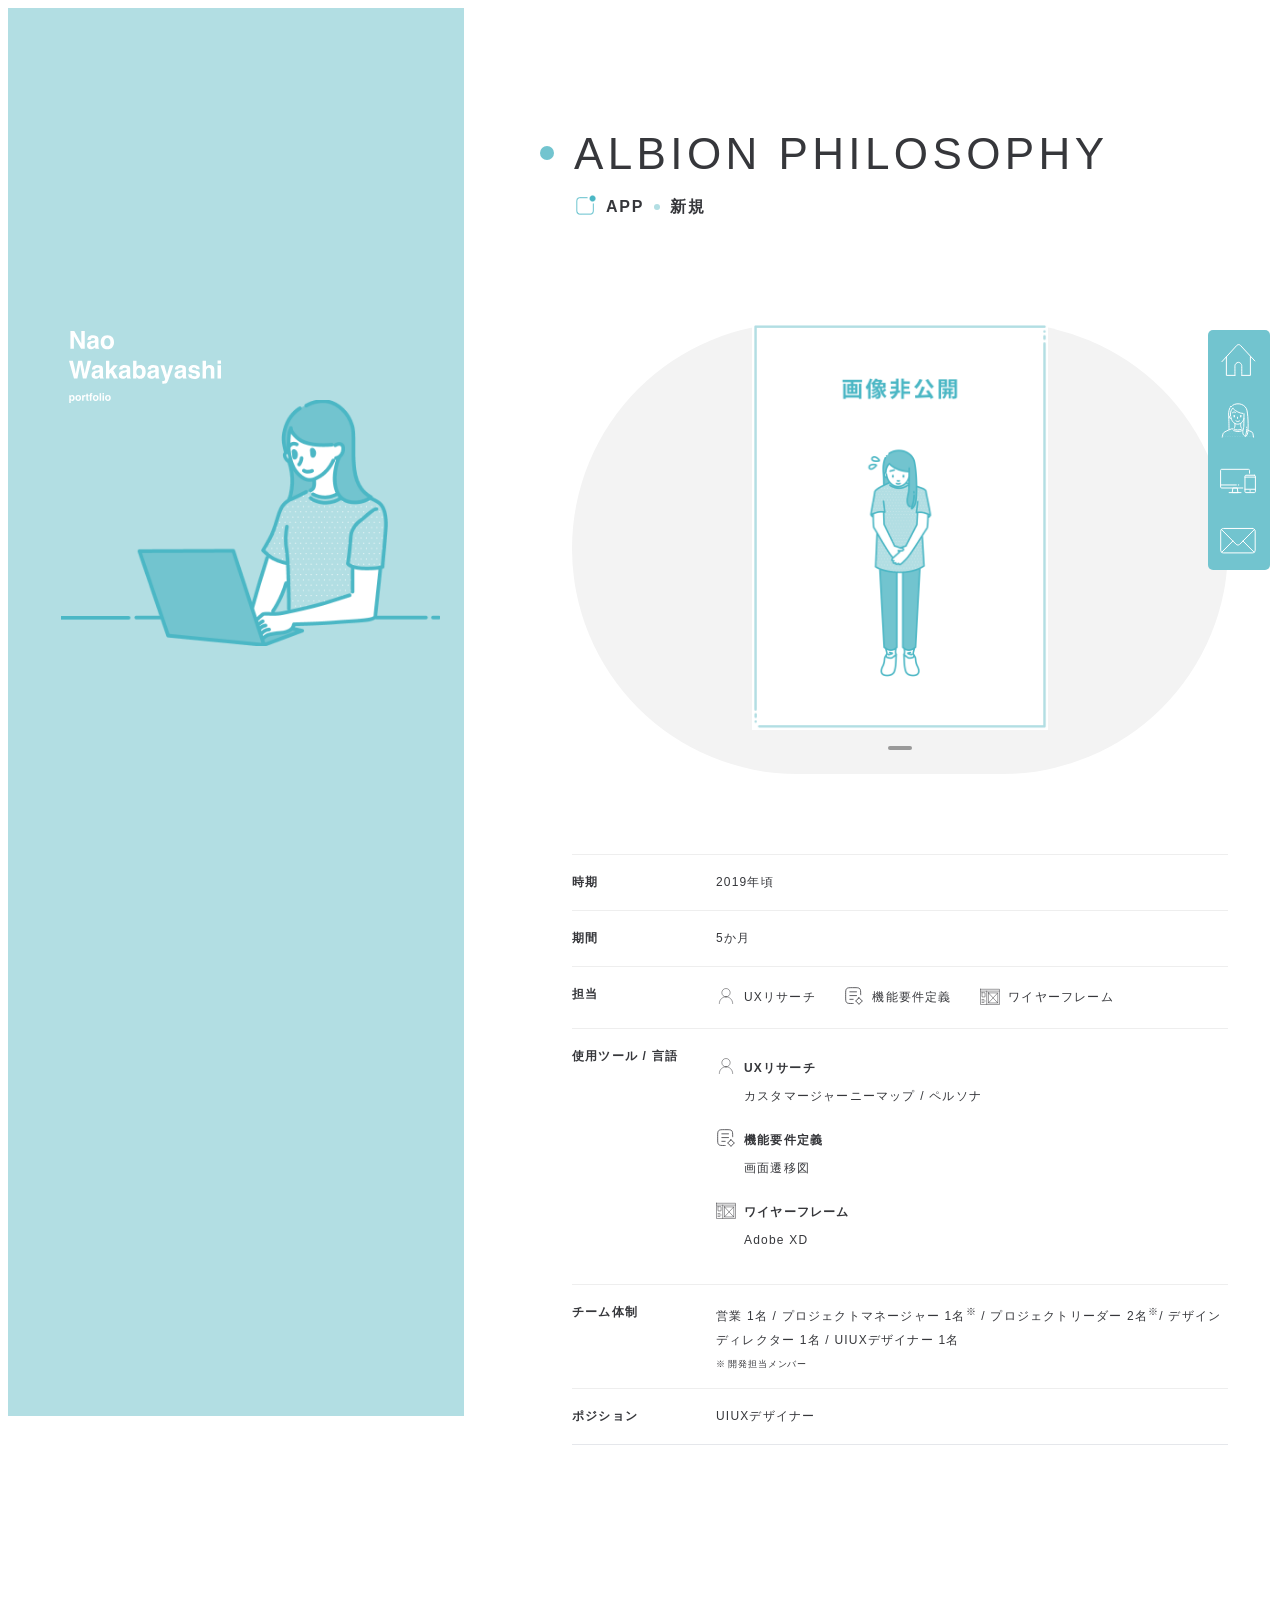
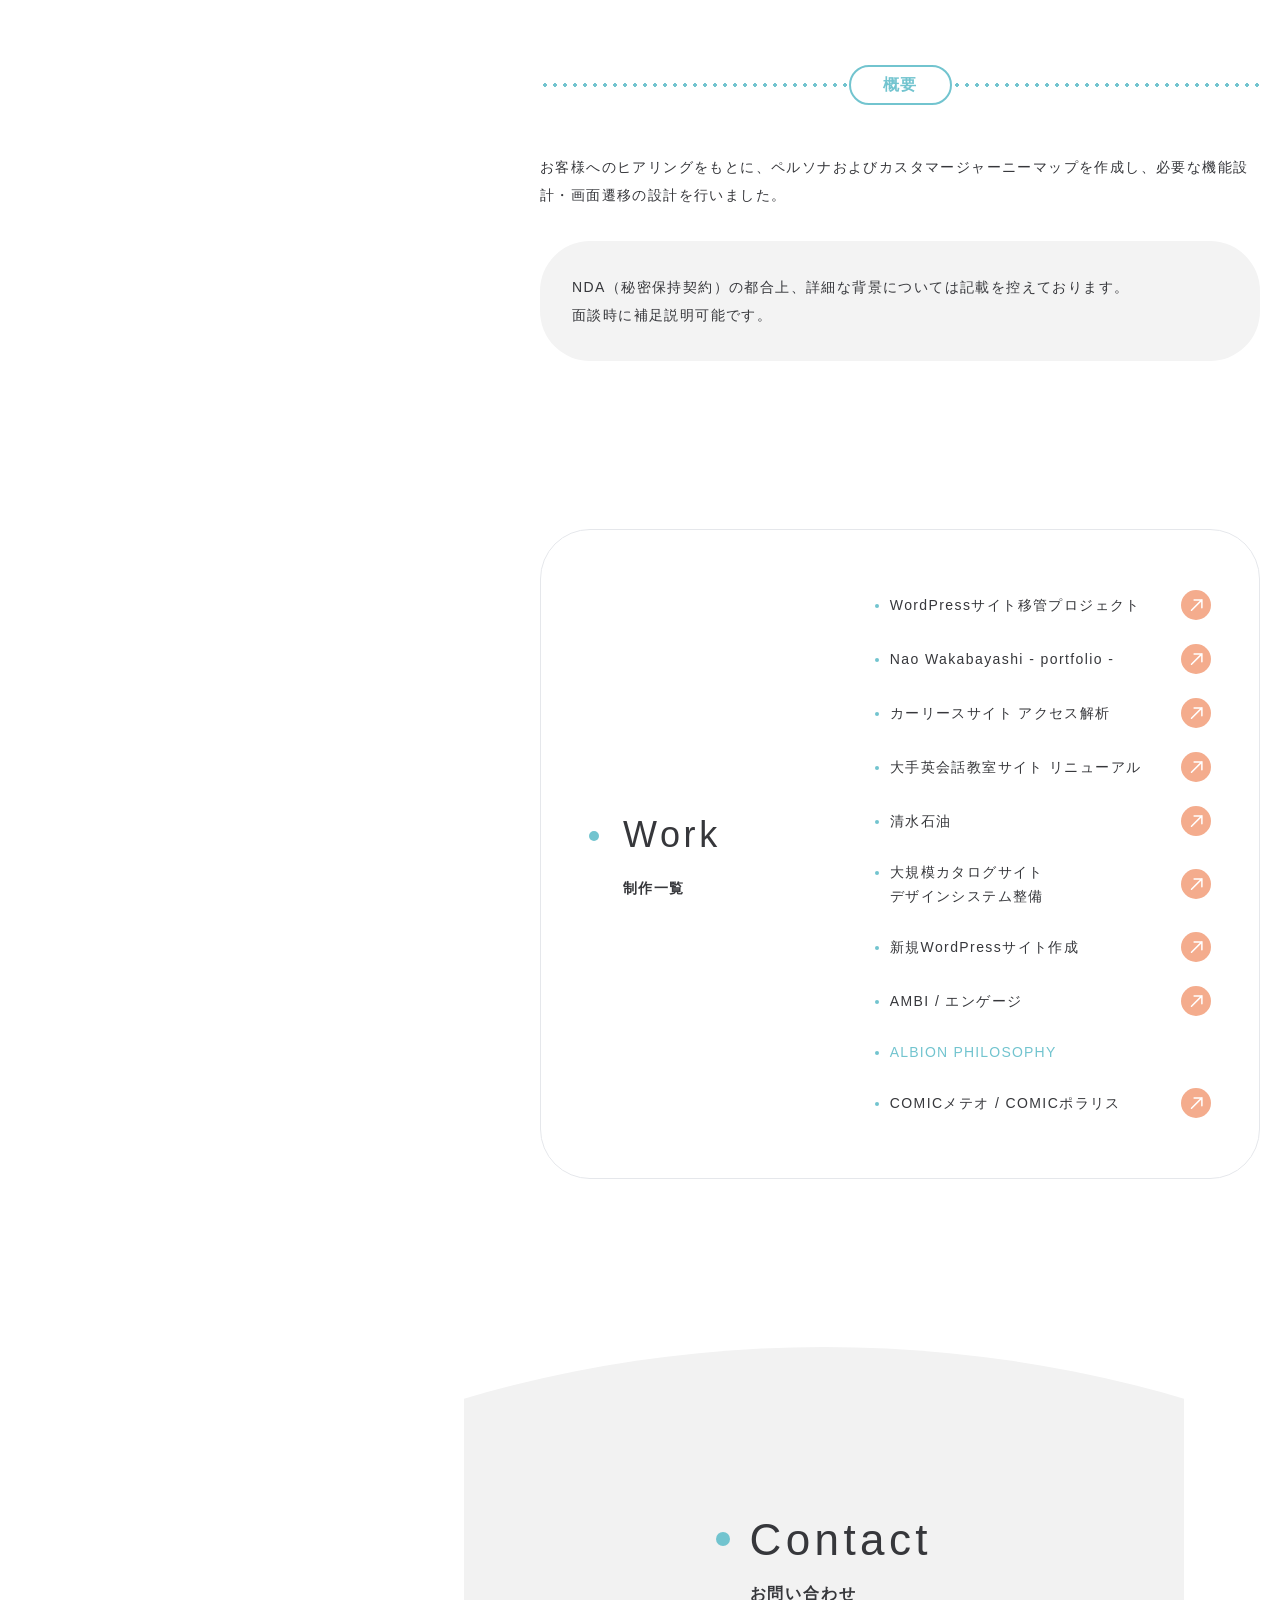
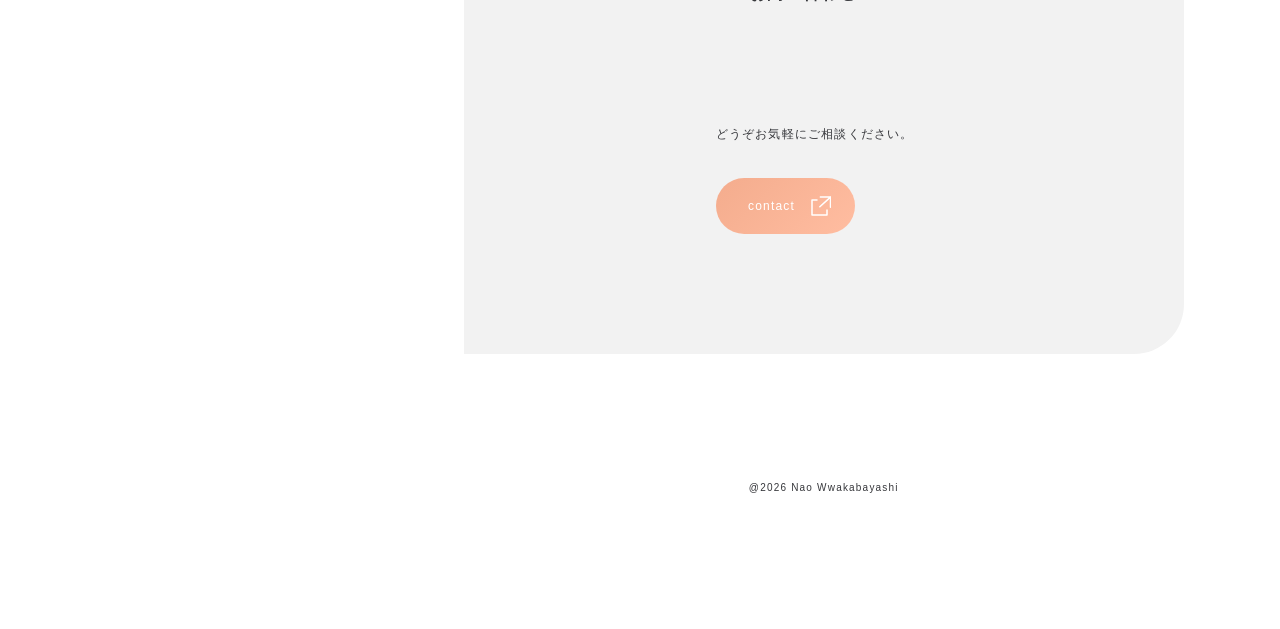
==== commit 2b19ee7b: "2page add" ====
--- a/work/albion.html
+++ b/work/albion.html
@@ -42,6 +42,10 @@
                       <div class="text">Nao Wakabayashi <br class="br-sp">- portfolio -</div>
                       <div class="circle-arrow"><img src="../img/menu_circle-arrow.svg" alt="↗"></div>
                     </a></li>
+                    <li class="project-name"><a href="kokuyo.html">
+                      <div class="text">大規模カタログサイト<br>デザインシステム整備</div>
+                      <div class="circle-arrow"><img src="../img/menu_circle-arrow.svg" alt="↗"></div>
+                    </a></li>
                     <li class="project-name"><a href="pck.html">
                       <div class="text">大手英会話教室サイト <br class="br-sp">リニューアル</div>
                       <div class="circle-arrow"><img src="../img/menu_circle-arrow.svg" alt="↗"></div>
@@ -50,9 +54,13 @@
                       <div class="text">清水石油</div>
                       <div class="circle-arrow"><img src="../img/menu_circle-arrow.svg" alt="↗"></div>
                     </a></li>
-                    <li class="project-name"><a href="kokuyo.html">
-                      <div class="text">大規模カタログサイト<br>デザインシステム整備</div>
-                      <div class="circle-arrow"><img src="../img/menu_circle-arrow.svg" alt="↗"></div>
+                    <li class="project-name"><a href="sumacara.html">
+                      <div class="text">カーリースサイト アクセス解析</div>
+                      <div class="circle-arrow"><img src="img/menu_circle-arrow.svg" alt="↗"></div>
+                    </a></li>
+                    <li class="project-name"><a href="empathy.html">
+                      <div class="text">新規WordPressサイト作成</div>
+                      <div class="circle-arrow"><img src="img/menu_circle-arrow.svg" alt="↗"></div>
                     </a></li>
                     <li class="project-name"><a href="engage_ambi.html">
                       <div class="text">AMBI / エンゲージ</div>
@@ -163,7 +171,7 @@
                 <dt><span class="icon__content">機能要件定義</span></dt>
                 <dd>画面遷移図</dd>
                 <dt><span class="icon__wf">ワイヤーフレーム</span></dt>
-                <dd>adobeXD</dd>
+                <dd>Adobe XD</dd>
               </dl>
             </dd>
             <dt>チーム体制</dt>
@@ -205,6 +213,12 @@
                 </a>
               </li>
               <li>
+                <a href="sumacara.html" class="left circle-link">
+                  <span>カーリースサイト アクセス解析</span>
+                  <div class="circle-arrow"><img src="../img/circle-arrow.svg" alt="↗"></div>
+                </a>
+              </li>
+              <li>
                 <a href="pkc.html" class="left circle-link">
                   <span>大手英会話教室サイト <br class="br-sp">リニューアル</span>
                   <div class="circle-arrow"><img src="../img/circle-arrow.svg" alt="↗"></div>
@@ -219,6 +233,12 @@
               <li>
                 <a href="kokuyo.html" class="left circle-link">
                   <span>大規模カタログサイト<br>デザインシステム整備</span>
+                  <div class="circle-arrow"><img src="../img/circle-arrow.svg" alt="↗"></div>
+                </a>
+              </li>
+              <li>
+                <a href="empathy.html" class="left circle-link">
+                  <span>新規WordPressサイト作成</span>
                   <div class="circle-arrow"><img src="../img/circle-arrow.svg" alt="↗"></div>
                 </a>
               </li>
--- a/css/style_sub.css
+++ b/css/style_sub.css
@@ -961,6 +961,7 @@
   }
   .KV .KV-img-short img {
     top: 392px !important;
+    width: 83%;
   }
   .KV .KV-img-long {
     display: none;
@@ -2078,6 +2079,11 @@
 .brief_overview_area .p-group {
   padding: 0 40px;
 }
+.brief_overview_area .p-group h4 {
+  font-size: 14px;
+  font-weight: 600;
+  margin: 24px 0 8px;
+}
 .brief_overview_area .p-group p {
   font-size: 12px;
   line-height: 28px;
@@ -2096,9 +2102,6 @@
   }
   .brief_overview_area .p-group p {
     font-size: 14px;
-  }
-  .brief_overview_area .p-group p.NDA_text {
-    margin: 16px 0 0;
   }
 }
 /* --------------------------------------------------
